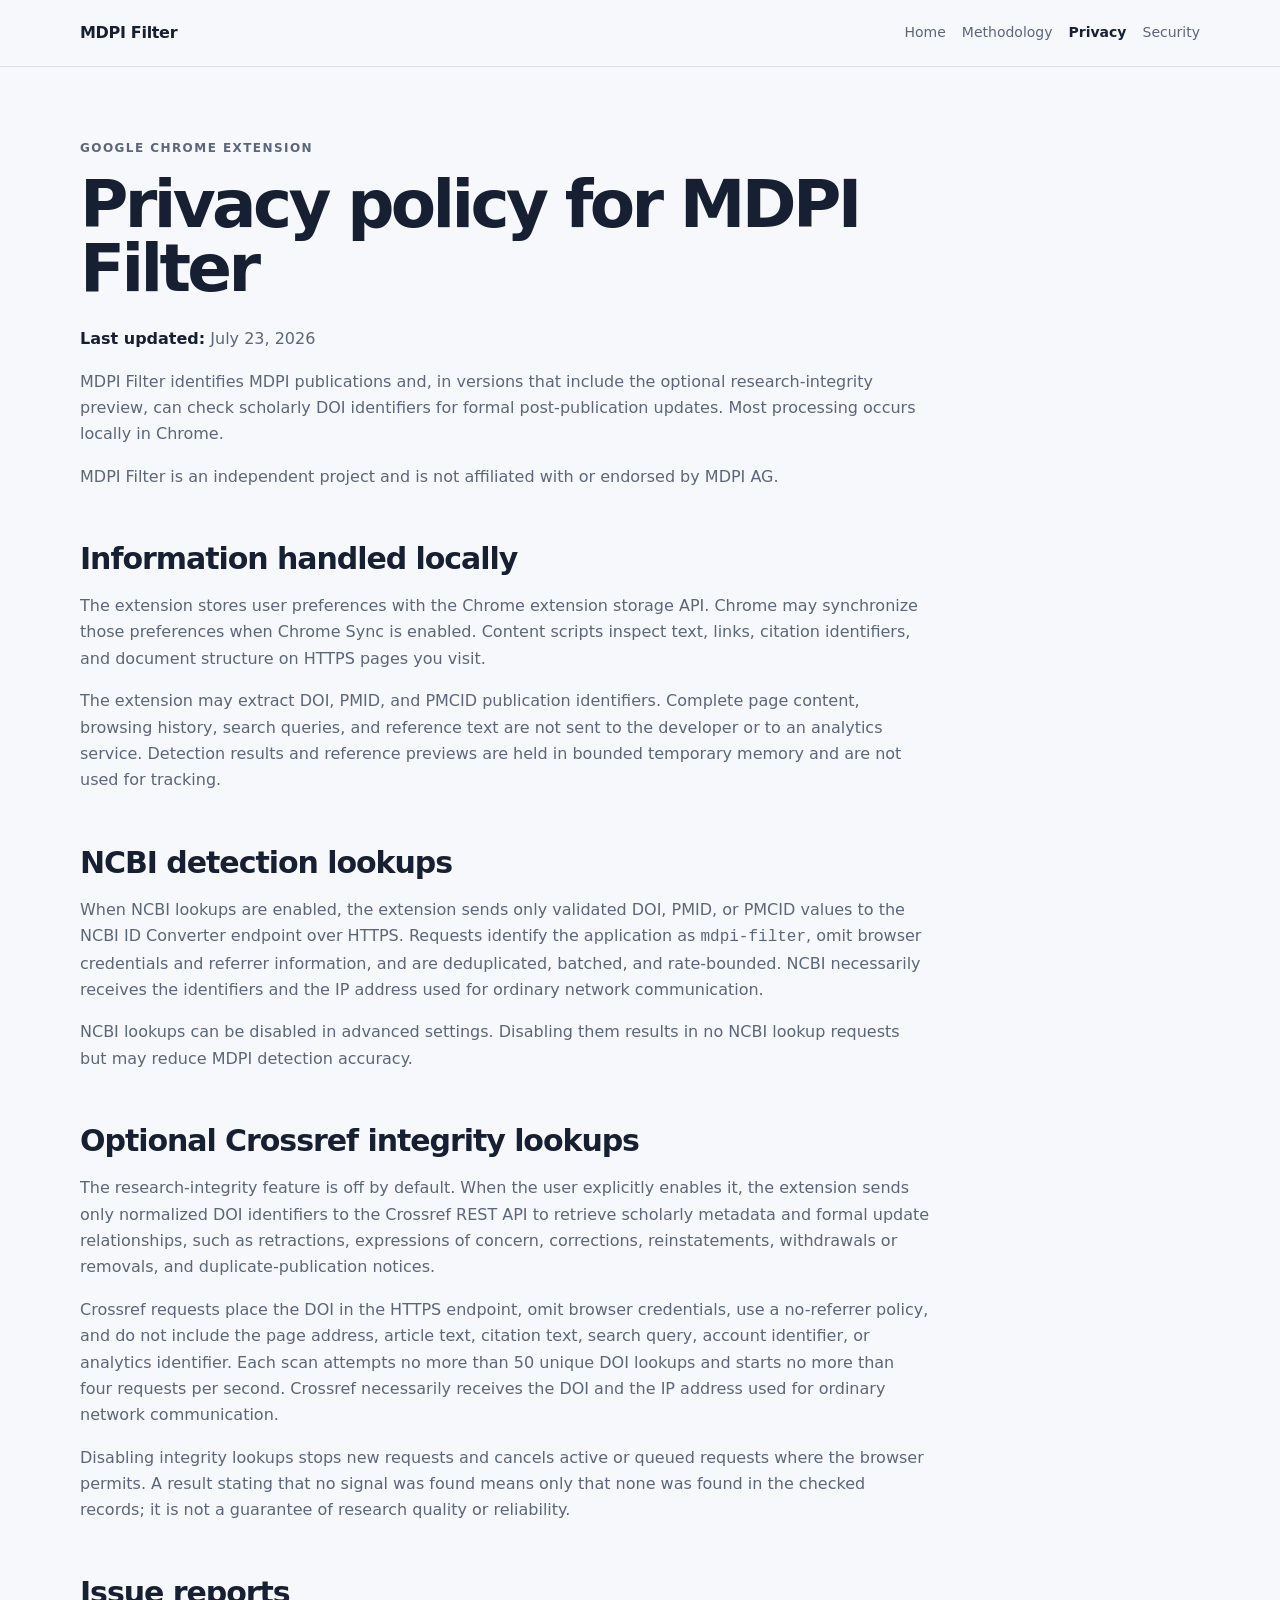
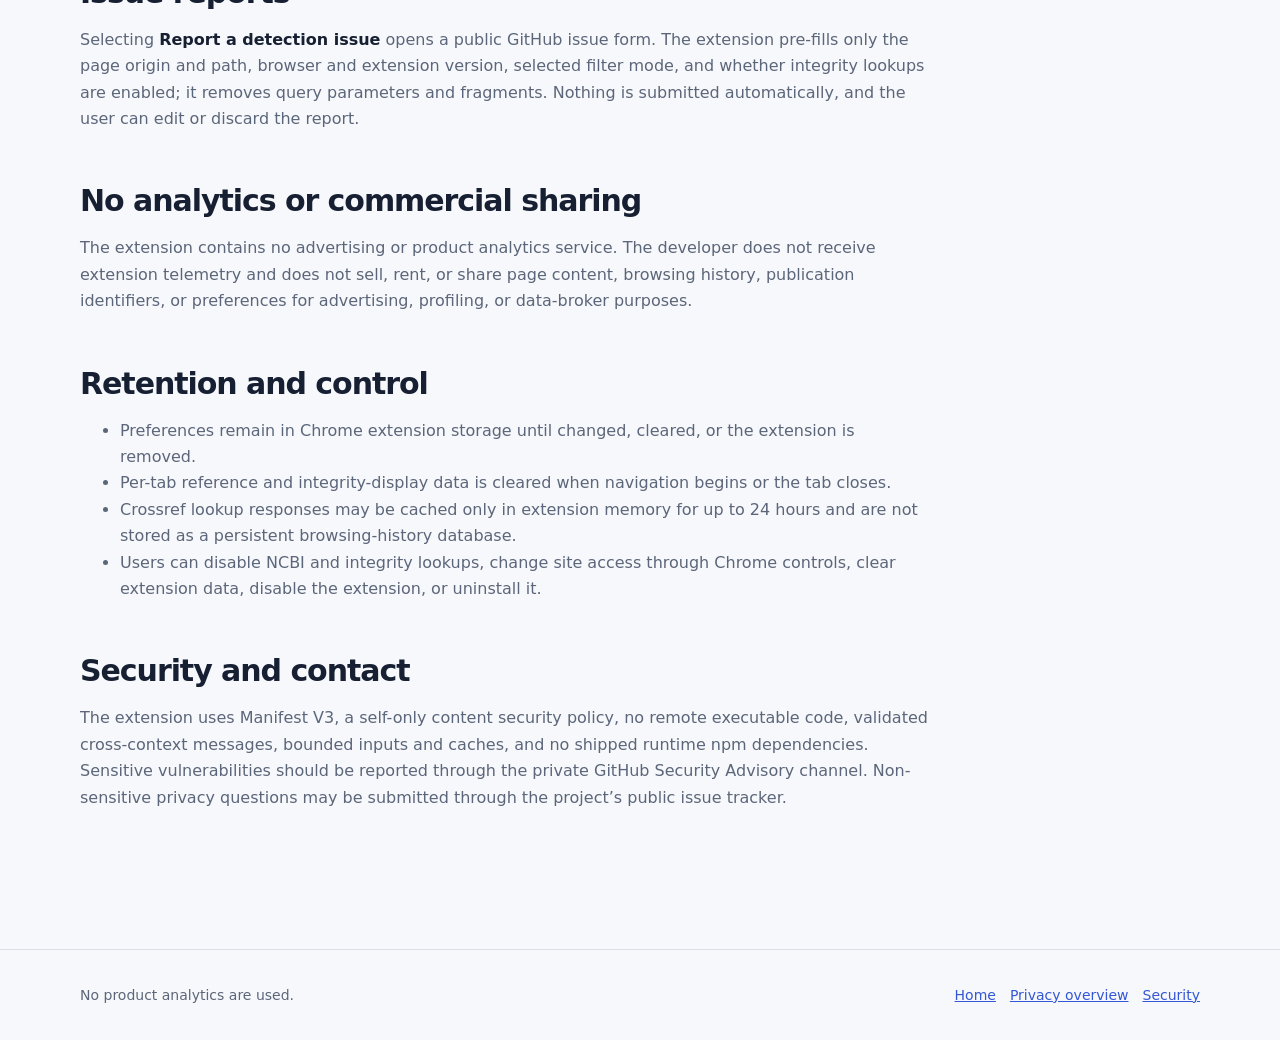
==== privacy/chrome/index.html @ e6aa838a "docs: disclose Chrome integrity lookups" ====
<!doctype html>
<html lang="en">
<head>
  <meta charset="utf-8">
  <meta name="viewport" content="width=device-width, initial-scale=1">
  <title>Chrome privacy policy — MDPI Filter</title>
  <meta name="description" content="Privacy policy for the MDPI Filter extension for Google Chrome.">
  <meta name="robots" content="index,follow">
  <link rel="canonical" href="https://mdpi-filter.pages.dev/privacy/chrome/">
  <link rel="stylesheet" href="/styles.css">
</head>
<body>
  <header class="site-header"><nav class="nav" aria-label="Main navigation"><a class="brand" href="/">MDPI Filter</a><div class="nav-links"><a href="/">Home</a><a href="/methodology.html">Methodology</a><a aria-current="page" href="/privacy.html">Privacy</a><a href="/security.html">Security</a></div></nav></header>
  <main><article class="prose">
    <p class="eyebrow">Google Chrome extension</p>
    <h1>Privacy policy for MDPI Filter</h1>
    <p><strong>Last updated:</strong> July 23, 2026</p>
    <p>MDPI Filter identifies MDPI publications and, in versions that include the optional research-integrity preview, can check scholarly DOI identifiers for formal post-publication updates. Most processing occurs locally in Chrome.</p>
    <p>MDPI Filter is an independent project and is not affiliated with or endorsed by MDPI AG.</p>

    <h2>Information handled locally</h2>
    <p>The extension stores user preferences with the Chrome extension storage API. Chrome may synchronize those preferences when Chrome Sync is enabled. Content scripts inspect text, links, citation identifiers, and document structure on HTTPS pages you visit.</p>
    <p>The extension may extract DOI, PMID, and PMCID publication identifiers. Complete page content, browsing history, search queries, and reference text are not sent to the developer or to an analytics service. Detection results and reference previews are held in bounded temporary memory and are not used for tracking.</p>

    <h2>NCBI detection lookups</h2>
    <p>When NCBI lookups are enabled, the extension sends only validated DOI, PMID, or PMCID values to the NCBI ID Converter endpoint over HTTPS. Requests identify the application as <code>mdpi-filter</code>, omit browser credentials and referrer information, and are deduplicated, batched, and rate-bounded. NCBI necessarily receives the identifiers and the IP address used for ordinary network communication.</p>
    <p>NCBI lookups can be disabled in advanced settings. Disabling them results in no NCBI lookup requests but may reduce MDPI detection accuracy.</p>

    <h2>Optional Crossref integrity lookups</h2>
    <p>The research-integrity feature is off by default. When the user explicitly enables it, the extension sends only normalized DOI identifiers to the Crossref REST API to retrieve scholarly metadata and formal update relationships, such as retractions, expressions of concern, corrections, reinstatements, withdrawals or removals, and duplicate-publication notices.</p>
    <p>Crossref requests place the DOI in the HTTPS endpoint, omit browser credentials, use a no-referrer policy, and do not include the page address, article text, citation text, search query, account identifier, or analytics identifier. Each scan attempts no more than 50 unique DOI lookups and starts no more than four requests per second. Crossref necessarily receives the DOI and the IP address used for ordinary network communication.</p>
    <p>Disabling integrity lookups stops new requests and cancels active or queued requests where the browser permits. A result stating that no signal was found means only that none was found in the checked records; it is not a guarantee of research quality or reliability.</p>

    <h2>Issue reports</h2>
    <p>Selecting <strong>Report a detection issue</strong> opens a public GitHub issue form. The extension pre-fills only the page origin and path, browser and extension version, selected filter mode, and whether integrity lookups are enabled; it removes query parameters and fragments. Nothing is submitted automatically, and the user can edit or discard the report.</p>

    <h2>No analytics or commercial sharing</h2>
    <p>The extension contains no advertising or product analytics service. The developer does not receive extension telemetry and does not sell, rent, or share page content, browsing history, publication identifiers, or preferences for advertising, profiling, or data-broker purposes.</p>

    <h2>Retention and control</h2>
    <ul>
      <li>Preferences remain in Chrome extension storage until changed, cleared, or the extension is removed.</li>
      <li>Per-tab reference and integrity-display data is cleared when navigation begins or the tab closes.</li>
      <li>Crossref lookup responses may be cached only in extension memory for up to 24 hours and are not stored as a persistent browsing-history database.</li>
      <li>Users can disable NCBI and integrity lookups, change site access through Chrome controls, clear extension data, disable the extension, or uninstall it.</li>
    </ul>

    <h2>Security and contact</h2>
    <p>The extension uses Manifest V3, a self-only content security policy, no remote executable code, validated cross-context messages, bounded inputs and caches, and no shipped runtime npm dependencies. Sensitive vulnerabilities should be reported through the private GitHub Security Advisory channel. Non-sensitive privacy questions may be submitted through the project’s public issue tracker.</p>
  </article></main>
  <footer class="site-footer"><div class="footer-inner"><span>No product analytics are used.</span><div class="footer-links"><a href="/">Home</a><a href="/privacy.html">Privacy overview</a><a href="/security.html">Security</a></div></div></footer>
</body>
</html>
---- styles.css ----
:root {
  color-scheme: light dark;
  --bg: #f7f8fb;
  --surface: #ffffff;
  --ink: #172033;
  --muted: #5c667a;
  --line: #dbe0e8;
  --accent: #3457d5;
  --accent-soft: #e9edff;
  --danger: #b42318;
  --warning: #b54708;
  --success: #067647;
  --radius: 16px;
  --shadow: 0 16px 45px rgba(24, 33, 52, 0.08);
  font-family: Inter, ui-sans-serif, system-ui, -apple-system, BlinkMacSystemFont, "Segoe UI", sans-serif;
}

@media (prefers-color-scheme: dark) {
  :root {
    --bg: #0e1320;
    --surface: #171e2d;
    --ink: #eef1f7;
    --muted: #aab2c2;
    --line: #2b3547;
    --accent: #93a8ff;
    --accent-soft: #202b51;
    --shadow: 0 18px 55px rgba(0, 0, 0, 0.28);
  }
}

* { box-sizing: border-box; }
html { scroll-behavior: smooth; }
body { margin: 0; background: var(--bg); color: var(--ink); line-height: 1.65; }
a { color: var(--accent); }
a:focus-visible, button:focus-visible { outline: 3px solid var(--accent); outline-offset: 3px; }
img { max-width: 100%; }
code { font-family: "SFMono-Regular", Consolas, monospace; }

.site-header {
  position: sticky;
  top: 0;
  z-index: 10;
  border-bottom: 1px solid var(--line);
  background: color-mix(in srgb, var(--bg) 92%, transparent);
  backdrop-filter: blur(14px);
}
.nav {
  width: min(1120px, calc(100% - 32px));
  min-height: 66px;
  margin: 0 auto;
  display: flex;
  align-items: center;
  justify-content: space-between;
  gap: 20px;
}
.brand { color: var(--ink); font-weight: 800; text-decoration: none; letter-spacing: -0.02em; }
.nav-links { display: flex; flex-wrap: wrap; gap: 16px; font-size: 14px; }
.nav-links a { color: var(--muted); text-decoration: none; }
.nav-links a[aria-current="page"] { color: var(--ink); font-weight: 700; }

main { width: min(1120px, calc(100% - 32px)); margin: 0 auto; }
.hero { padding: clamp(72px, 10vw, 132px) 0 72px; }
.eyebrow { margin: 0 0 14px; color: var(--accent); font-size: 12px; font-weight: 800; text-transform: uppercase; letter-spacing: 0.12em; }
h1 { max-width: 900px; margin: 0 0 24px; font-size: clamp(42px, 7vw, 78px); line-height: 0.98; letter-spacing: -0.055em; }
h2 { margin: 0 0 18px; font-size: clamp(28px, 4vw, 46px); line-height: 1.1; letter-spacing: -0.035em; }
h3 { margin: 0 0 8px; font-size: 19px; line-height: 1.3; }
.lede { max-width: 850px; color: var(--muted); font-size: clamp(18px, 2.2vw, 24px); }

.actions { display: flex; flex-wrap: wrap; gap: 12px; margin-top: 30px; }
.button { display: inline-flex; align-items: center; justify-content: center; min-height: 44px; padding: 10px 16px; border: 1px solid var(--line); border-radius: 10px; color: var(--ink); background: var(--surface); text-decoration: none; font-weight: 700; }
.button.primary { border-color: var(--ink); background: var(--ink); color: var(--bg); }

section { padding: 68px 0; border-top: 1px solid var(--line); }
.section-intro { max-width: 800px; color: var(--muted); font-size: 17px; }
.grid { display: grid; grid-template-columns: repeat(3, 1fr); gap: 14px; margin-top: 30px; }
.card { padding: 24px; border: 1px solid var(--line); border-radius: var(--radius); background: var(--surface); box-shadow: var(--shadow); }
.card p { margin-bottom: 0; color: var(--muted); }
.status { display: inline-flex; align-items: center; gap: 8px; margin-bottom: 14px; padding: 5px 9px; border-radius: 999px; font-size: 12px; font-weight: 800; }
.status.released { color: var(--success); background: color-mix(in srgb, var(--success) 12%, transparent); }
.status.preview { color: var(--warning); background: color-mix(in srgb, var(--warning) 12%, transparent); }
.status.roadmap { color: var(--accent); background: var(--accent-soft); }

.signal-list { display: grid; grid-template-columns: repeat(2, 1fr); gap: 12px; margin-top: 30px; }
.signal { display: grid; grid-template-columns: 42px 1fr; gap: 14px; align-items: start; padding: 18px; border: 1px solid var(--line); border-radius: 14px; background: var(--surface); }
.signal-icon { width: 42px; height: 42px; border-radius: 12px; display: grid; place-items: center; color: white; font-weight: 900; font-size: 20px; }
.red { background: #b42318; }
.orange { background: #d97706; }
.blue { background: #2563eb; }
.green { background: #078451; }
.purple { background: #7c3aed; }
.gray { background: #667085; }
.signal p { margin: 4px 0 0; color: var(--muted); font-size: 14px; }

.notice { margin-top: 28px; padding: 18px 20px; border-left: 4px solid var(--accent); background: var(--surface); }
.prose { max-width: 850px; padding: 72px 0; }
.prose h1 { font-size: clamp(38px, 6vw, 66px); }
.prose h2 { margin-top: 52px; font-size: 30px; }
.prose h3 { margin-top: 32px; }
.prose p, .prose li { color: var(--muted); }
.prose strong { color: var(--ink); }
.prose table { width: 100%; border-collapse: collapse; margin: 26px 0; }
.prose th, .prose td { padding: 12px; border: 1px solid var(--line); text-align: left; vertical-align: top; }
.prose th { background: var(--surface); }

.site-footer { margin-top: 50px; padding: 34px 0; border-top: 1px solid var(--line); color: var(--muted); font-size: 14px; }
.footer-inner { width: min(1120px, calc(100% - 32px)); margin: 0 auto; display: flex; justify-content: space-between; gap: 20px; flex-wrap: wrap; }
.footer-links { display: flex; gap: 14px; flex-wrap: wrap; }

@media (max-width: 820px) {
  .grid { grid-template-columns: 1fr; }
  .signal-list { grid-template-columns: 1fr; }
  .nav { align-items: flex-start; padding: 16px 0; }
  .nav-links { justify-content: flex-end; }
}

@media (max-width: 560px) {
  .nav { flex-direction: column; }
  .nav-links { justify-content: flex-start; }
  .hero { padding-top: 56px; }
  .button { width: 100%; }
}
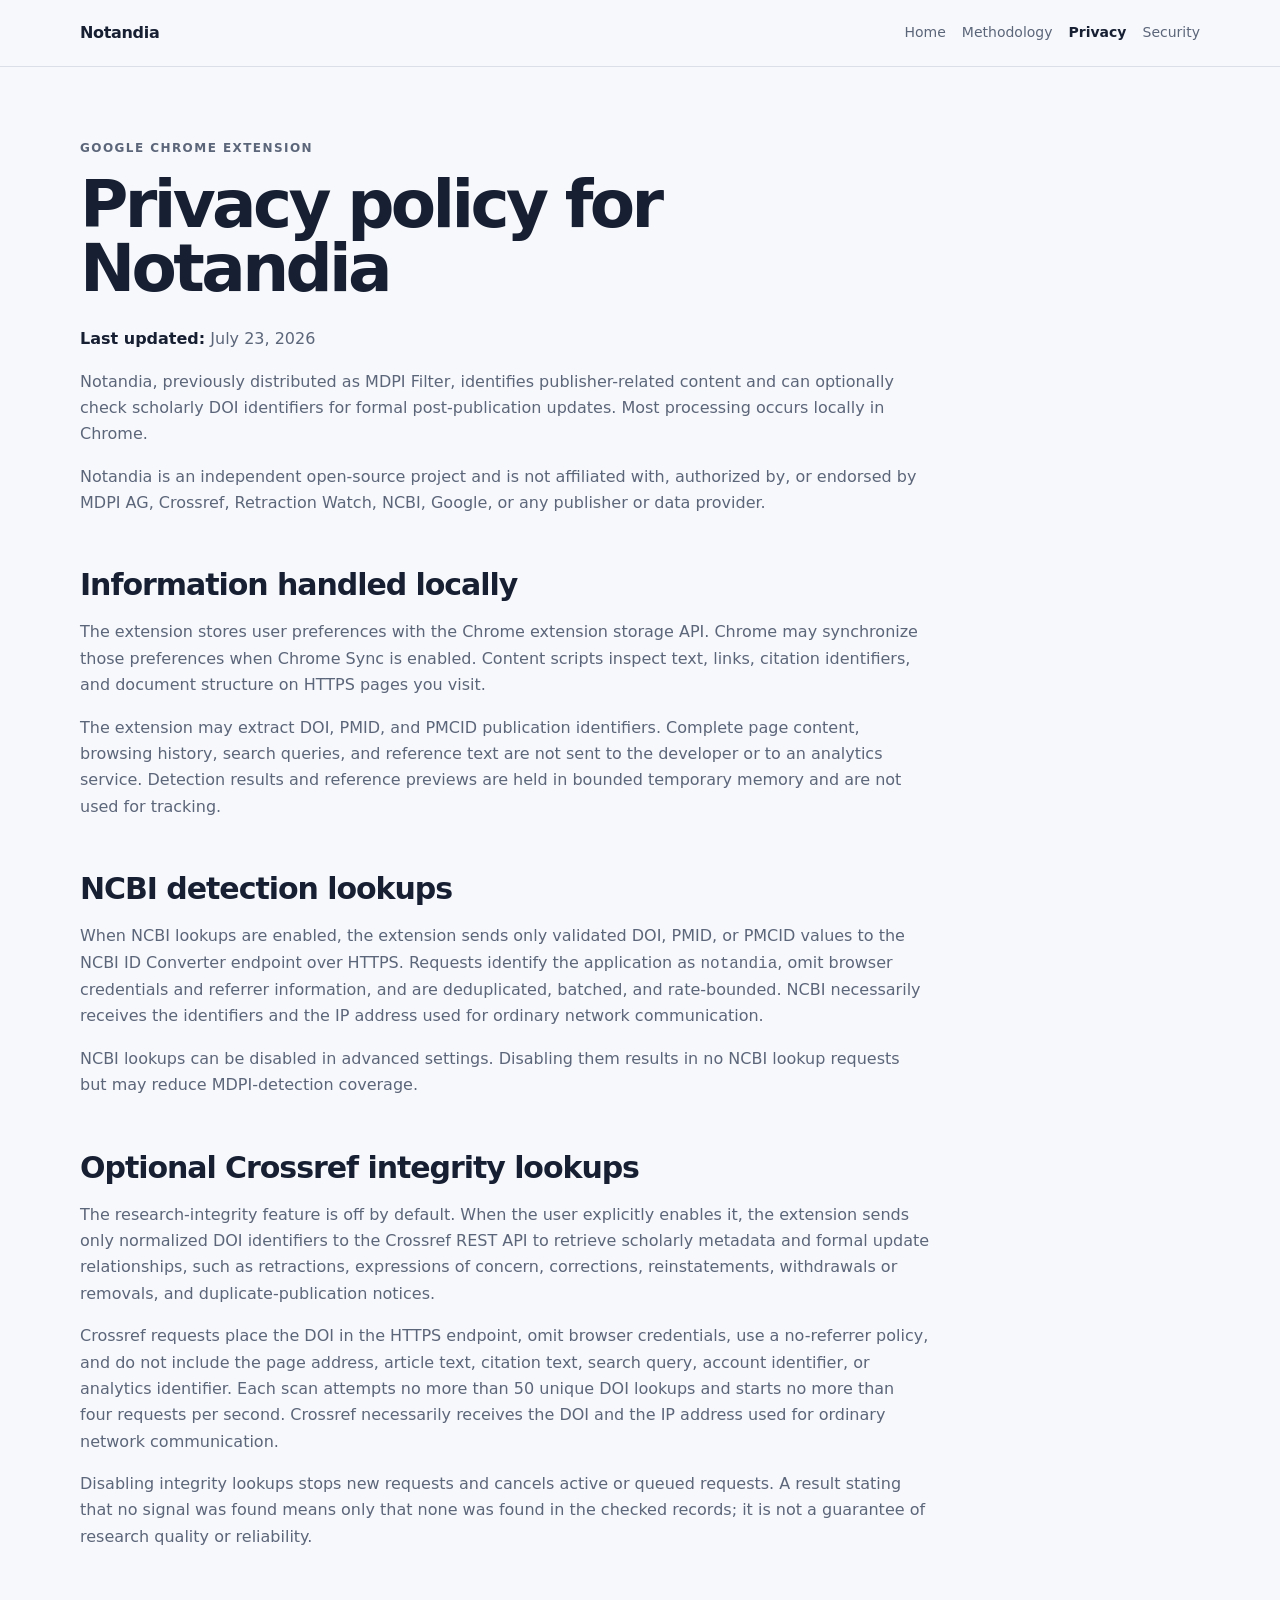
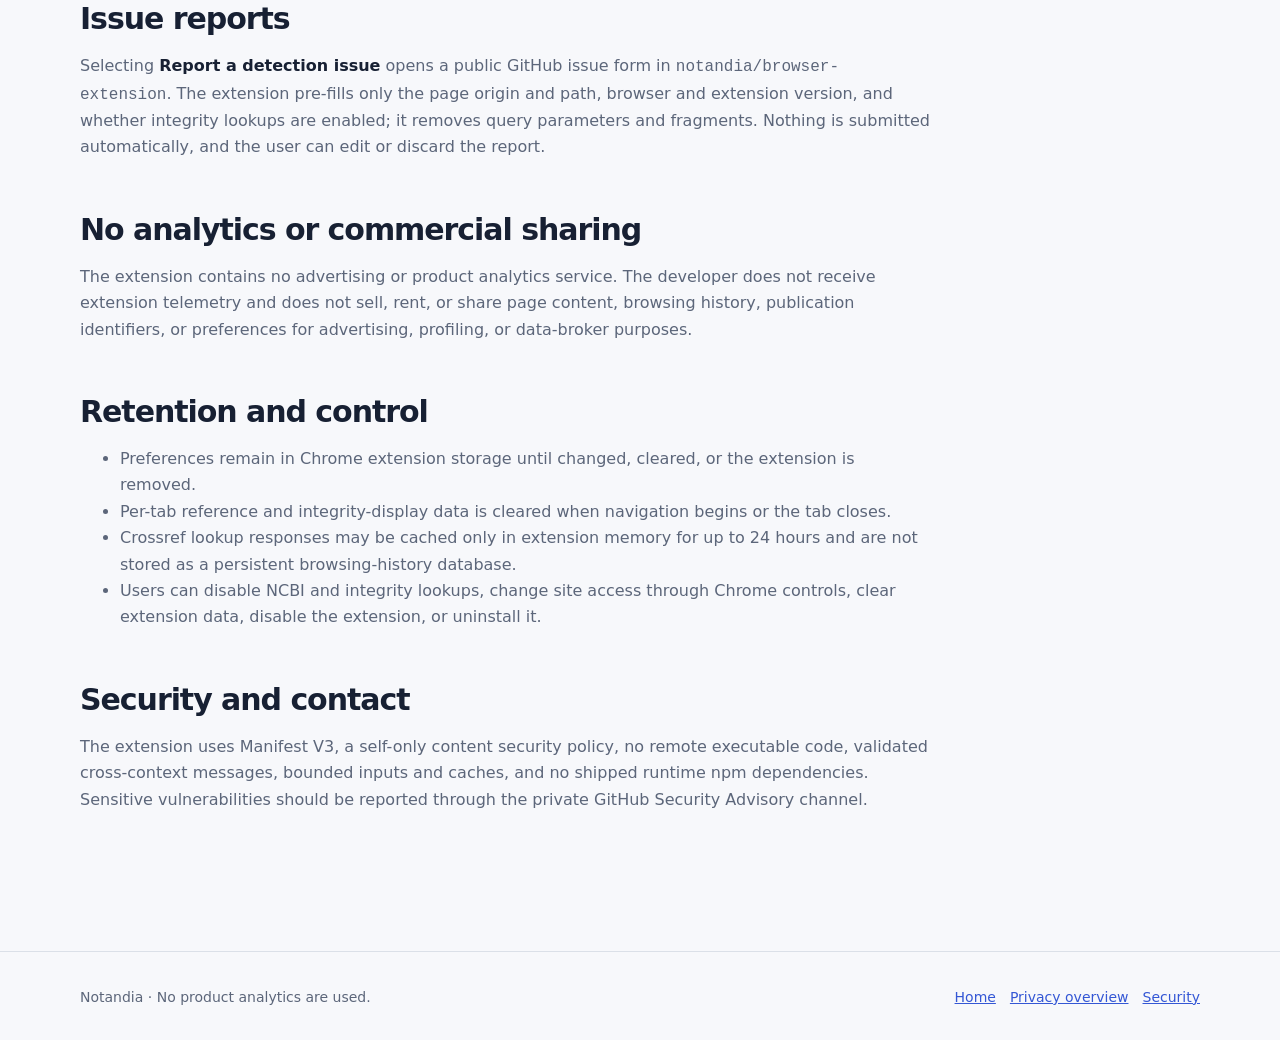
==== commit 7f25fbb6: "Rebrand the public website and privacy policies to Notandia * rebrand: make Notandia the website ide" ====
--- a/privacy/chrome/index.html
+++ b/privacy/chrome/index.html
@@ -3,36 +3,36 @@
 <head>
   <meta charset="utf-8">
   <meta name="viewport" content="width=device-width, initial-scale=1">
-  <title>Chrome privacy policy — MDPI Filter</title>
-  <meta name="description" content="Privacy policy for the MDPI Filter extension for Google Chrome.">
+  <title>Chrome privacy policy — Notandia</title>
+  <meta name="description" content="Privacy policy for the Notandia extension for Google Chrome.">
   <meta name="robots" content="index,follow">
   <link rel="canonical" href="https://mdpi-filter.pages.dev/privacy/chrome/">
   <link rel="stylesheet" href="/styles.css">
 </head>
 <body>
-  <header class="site-header"><nav class="nav" aria-label="Main navigation"><a class="brand" href="/">MDPI Filter</a><div class="nav-links"><a href="/">Home</a><a href="/methodology.html">Methodology</a><a aria-current="page" href="/privacy.html">Privacy</a><a href="/security.html">Security</a></div></nav></header>
+  <header class="site-header"><nav class="nav" aria-label="Main navigation"><a class="brand" href="/">Notandia</a><div class="nav-links"><a href="/">Home</a><a href="/methodology.html">Methodology</a><a aria-current="page" href="/privacy.html">Privacy</a><a href="/security.html">Security</a></div></nav></header>
   <main><article class="prose">
     <p class="eyebrow">Google Chrome extension</p>
-    <h1>Privacy policy for MDPI Filter</h1>
+    <h1>Privacy policy for Notandia</h1>
     <p><strong>Last updated:</strong> July 23, 2026</p>
-    <p>MDPI Filter identifies MDPI publications and, in versions that include the optional research-integrity preview, can check scholarly DOI identifiers for formal post-publication updates. Most processing occurs locally in Chrome.</p>
-    <p>MDPI Filter is an independent project and is not affiliated with or endorsed by MDPI AG.</p>
+    <p>Notandia, previously distributed as MDPI Filter, identifies publisher-related content and can optionally check scholarly DOI identifiers for formal post-publication updates. Most processing occurs locally in Chrome.</p>
+    <p>Notandia is an independent open-source project and is not affiliated with, authorized by, or endorsed by MDPI AG, Crossref, Retraction Watch, NCBI, Google, or any publisher or data provider.</p>
 
     <h2>Information handled locally</h2>
     <p>The extension stores user preferences with the Chrome extension storage API. Chrome may synchronize those preferences when Chrome Sync is enabled. Content scripts inspect text, links, citation identifiers, and document structure on HTTPS pages you visit.</p>
     <p>The extension may extract DOI, PMID, and PMCID publication identifiers. Complete page content, browsing history, search queries, and reference text are not sent to the developer or to an analytics service. Detection results and reference previews are held in bounded temporary memory and are not used for tracking.</p>
 
     <h2>NCBI detection lookups</h2>
-    <p>When NCBI lookups are enabled, the extension sends only validated DOI, PMID, or PMCID values to the NCBI ID Converter endpoint over HTTPS. Requests identify the application as <code>mdpi-filter</code>, omit browser credentials and referrer information, and are deduplicated, batched, and rate-bounded. NCBI necessarily receives the identifiers and the IP address used for ordinary network communication.</p>
-    <p>NCBI lookups can be disabled in advanced settings. Disabling them results in no NCBI lookup requests but may reduce MDPI detection accuracy.</p>
+    <p>When NCBI lookups are enabled, the extension sends only validated DOI, PMID, or PMCID values to the NCBI ID Converter endpoint over HTTPS. Requests identify the application as <code>notandia</code>, omit browser credentials and referrer information, and are deduplicated, batched, and rate-bounded. NCBI necessarily receives the identifiers and the IP address used for ordinary network communication.</p>
+    <p>NCBI lookups can be disabled in advanced settings. Disabling them results in no NCBI lookup requests but may reduce MDPI-detection coverage.</p>
 
     <h2>Optional Crossref integrity lookups</h2>
     <p>The research-integrity feature is off by default. When the user explicitly enables it, the extension sends only normalized DOI identifiers to the Crossref REST API to retrieve scholarly metadata and formal update relationships, such as retractions, expressions of concern, corrections, reinstatements, withdrawals or removals, and duplicate-publication notices.</p>
     <p>Crossref requests place the DOI in the HTTPS endpoint, omit browser credentials, use a no-referrer policy, and do not include the page address, article text, citation text, search query, account identifier, or analytics identifier. Each scan attempts no more than 50 unique DOI lookups and starts no more than four requests per second. Crossref necessarily receives the DOI and the IP address used for ordinary network communication.</p>
-    <p>Disabling integrity lookups stops new requests and cancels active or queued requests where the browser permits. A result stating that no signal was found means only that none was found in the checked records; it is not a guarantee of research quality or reliability.</p>
+    <p>Disabling integrity lookups stops new requests and cancels active or queued requests. A result stating that no signal was found means only that none was found in the checked records; it is not a guarantee of research quality or reliability.</p>
 
     <h2>Issue reports</h2>
-    <p>Selecting <strong>Report a detection issue</strong> opens a public GitHub issue form. The extension pre-fills only the page origin and path, browser and extension version, selected filter mode, and whether integrity lookups are enabled; it removes query parameters and fragments. Nothing is submitted automatically, and the user can edit or discard the report.</p>
+    <p>Selecting <strong>Report a detection issue</strong> opens a public GitHub issue form in <code>notandia/browser-extension</code>. The extension pre-fills only the page origin and path, browser and extension version, and whether integrity lookups are enabled; it removes query parameters and fragments. Nothing is submitted automatically, and the user can edit or discard the report.</p>
 
     <h2>No analytics or commercial sharing</h2>
     <p>The extension contains no advertising or product analytics service. The developer does not receive extension telemetry and does not sell, rent, or share page content, browsing history, publication identifiers, or preferences for advertising, profiling, or data-broker purposes.</p>
@@ -46,8 +46,8 @@
     </ul>
 
     <h2>Security and contact</h2>
-    <p>The extension uses Manifest V3, a self-only content security policy, no remote executable code, validated cross-context messages, bounded inputs and caches, and no shipped runtime npm dependencies. Sensitive vulnerabilities should be reported through the private GitHub Security Advisory channel. Non-sensitive privacy questions may be submitted through the project’s public issue tracker.</p>
+    <p>The extension uses Manifest V3, a self-only content security policy, no remote executable code, validated cross-context messages, bounded inputs and caches, and no shipped runtime npm dependencies. Sensitive vulnerabilities should be reported through the private GitHub Security Advisory channel.</p>
   </article></main>
-  <footer class="site-footer"><div class="footer-inner"><span>No product analytics are used.</span><div class="footer-links"><a href="/">Home</a><a href="/privacy.html">Privacy overview</a><a href="/security.html">Security</a></div></div></footer>
+  <footer class="site-footer"><div class="footer-inner"><span>Notandia · No product analytics are used.</span><div class="footer-links"><a href="/">Home</a><a href="/privacy.html">Privacy overview</a><a href="/security.html">Security</a></div></div></footer>
 </body>
 </html>
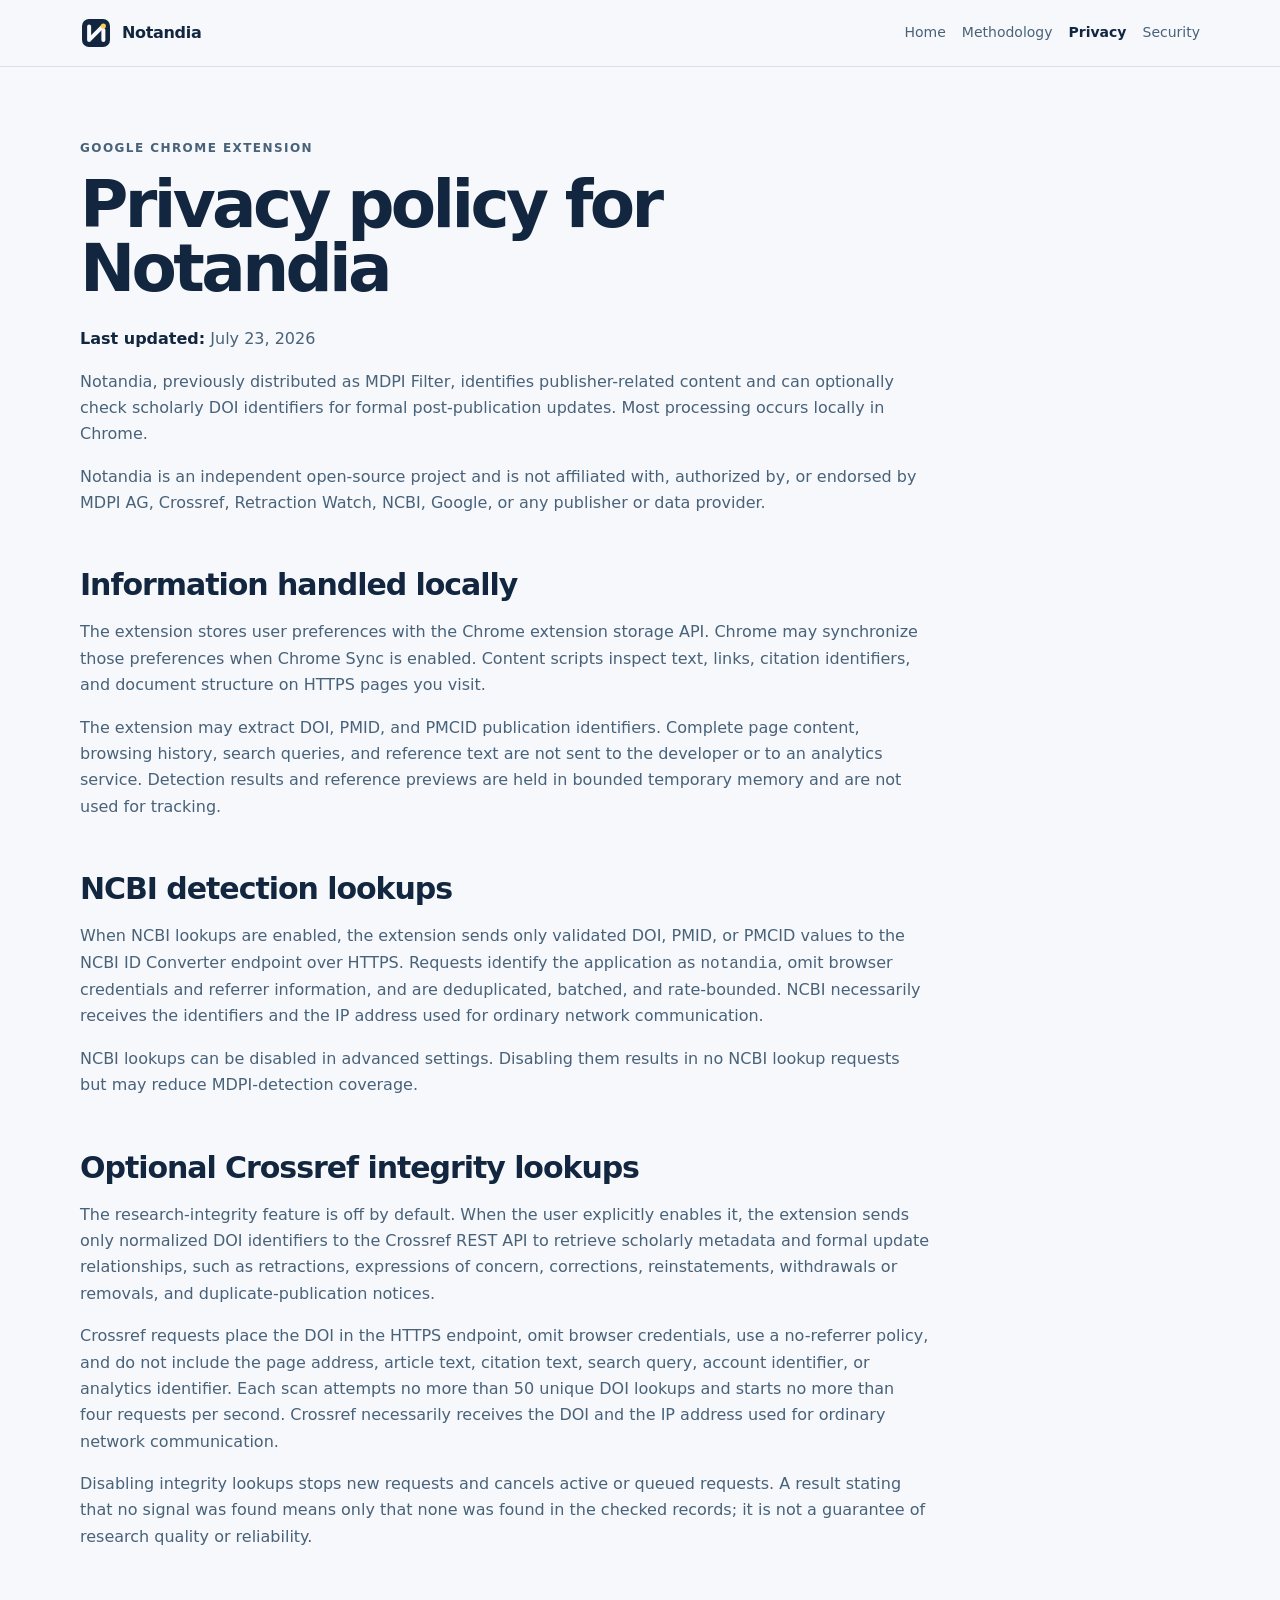
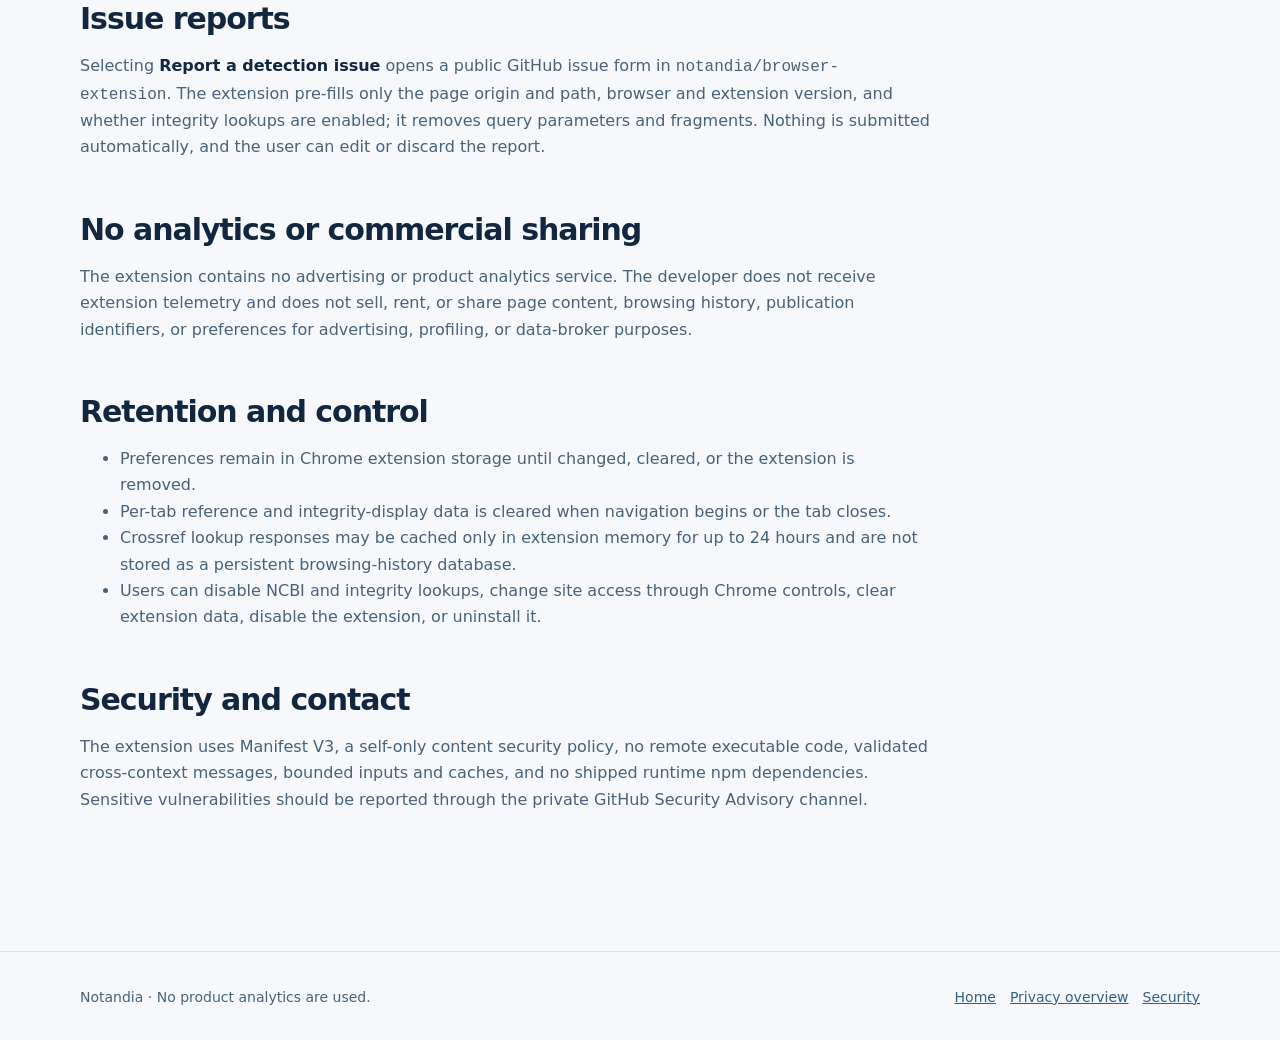
==== commit 1eb65342: "brand: apply Notandia identity across the website" ====
--- a/privacy/chrome/index.html
+++ b/privacy/chrome/index.html
@@ -7,10 +7,12 @@
   <meta name="description" content="Privacy policy for the Notandia extension for Google Chrome.">
   <meta name="robots" content="index,follow">
   <link rel="canonical" href="https://mdpi-filter.pages.dev/privacy/chrome/">
+  <link rel="icon" href="/assets/notandia-symbol.svg" type="image/svg+xml">
+  <meta name="theme-color" content="#12263F">
   <link rel="stylesheet" href="/styles.css">
 </head>
 <body>
-  <header class="site-header"><nav class="nav" aria-label="Main navigation"><a class="brand" href="/">Notandia</a><div class="nav-links"><a href="/">Home</a><a href="/methodology.html">Methodology</a><a aria-current="page" href="/privacy.html">Privacy</a><a href="/security.html">Security</a></div></nav></header>
+  <header class="site-header"><nav class="nav" aria-label="Main navigation"><a class="brand" href="/"><img src="/assets/notandia-symbol.svg" alt="" width="32" height="32"><span>Notandia</span></a><div class="nav-links"><a href="/">Home</a><a href="/methodology.html">Methodology</a><a aria-current="page" href="/privacy.html">Privacy</a><a href="/security.html">Security</a></div></nav></header>
   <main><article class="prose">
     <p class="eyebrow">Google Chrome extension</p>
     <h1>Privacy policy for Notandia</h1>
--- a/styles.css
+++ b/styles.css
@@ -1,12 +1,12 @@
 :root {
   color-scheme: light dark;
-  --bg: #f7f8fb;
+  --bg: #f6f8fb;
   --surface: #ffffff;
-  --ink: #172033;
-  --muted: #5c667a;
+  --ink: #12263f;
+  --muted: #48627a;
   --line: #dbe0e8;
-  --accent: #3457d5;
-  --accent-soft: #e9edff;
+  --accent: #315f86;
+  --accent-soft: #e8f0f6;
   --danger: #b42318;
   --warning: #b54708;
   --success: #067647;
@@ -53,7 +53,8 @@
   justify-content: space-between;
   gap: 20px;
 }
-.brand { color: var(--ink); font-weight: 800; text-decoration: none; letter-spacing: -0.02em; }
+.brand { display: inline-flex; align-items: center; gap: 10px; color: var(--ink); font-weight: 800; text-decoration: none; letter-spacing: -0.02em; }
+.brand img { width: 32px; height: 32px; flex: 0 0 auto; }
 .nav-links { display: flex; flex-wrap: wrap; gap: 16px; font-size: 14px; }
 .nav-links a { color: var(--muted); text-decoration: none; }
 .nav-links a[aria-current="page"] { color: var(--ink); font-weight: 700; }
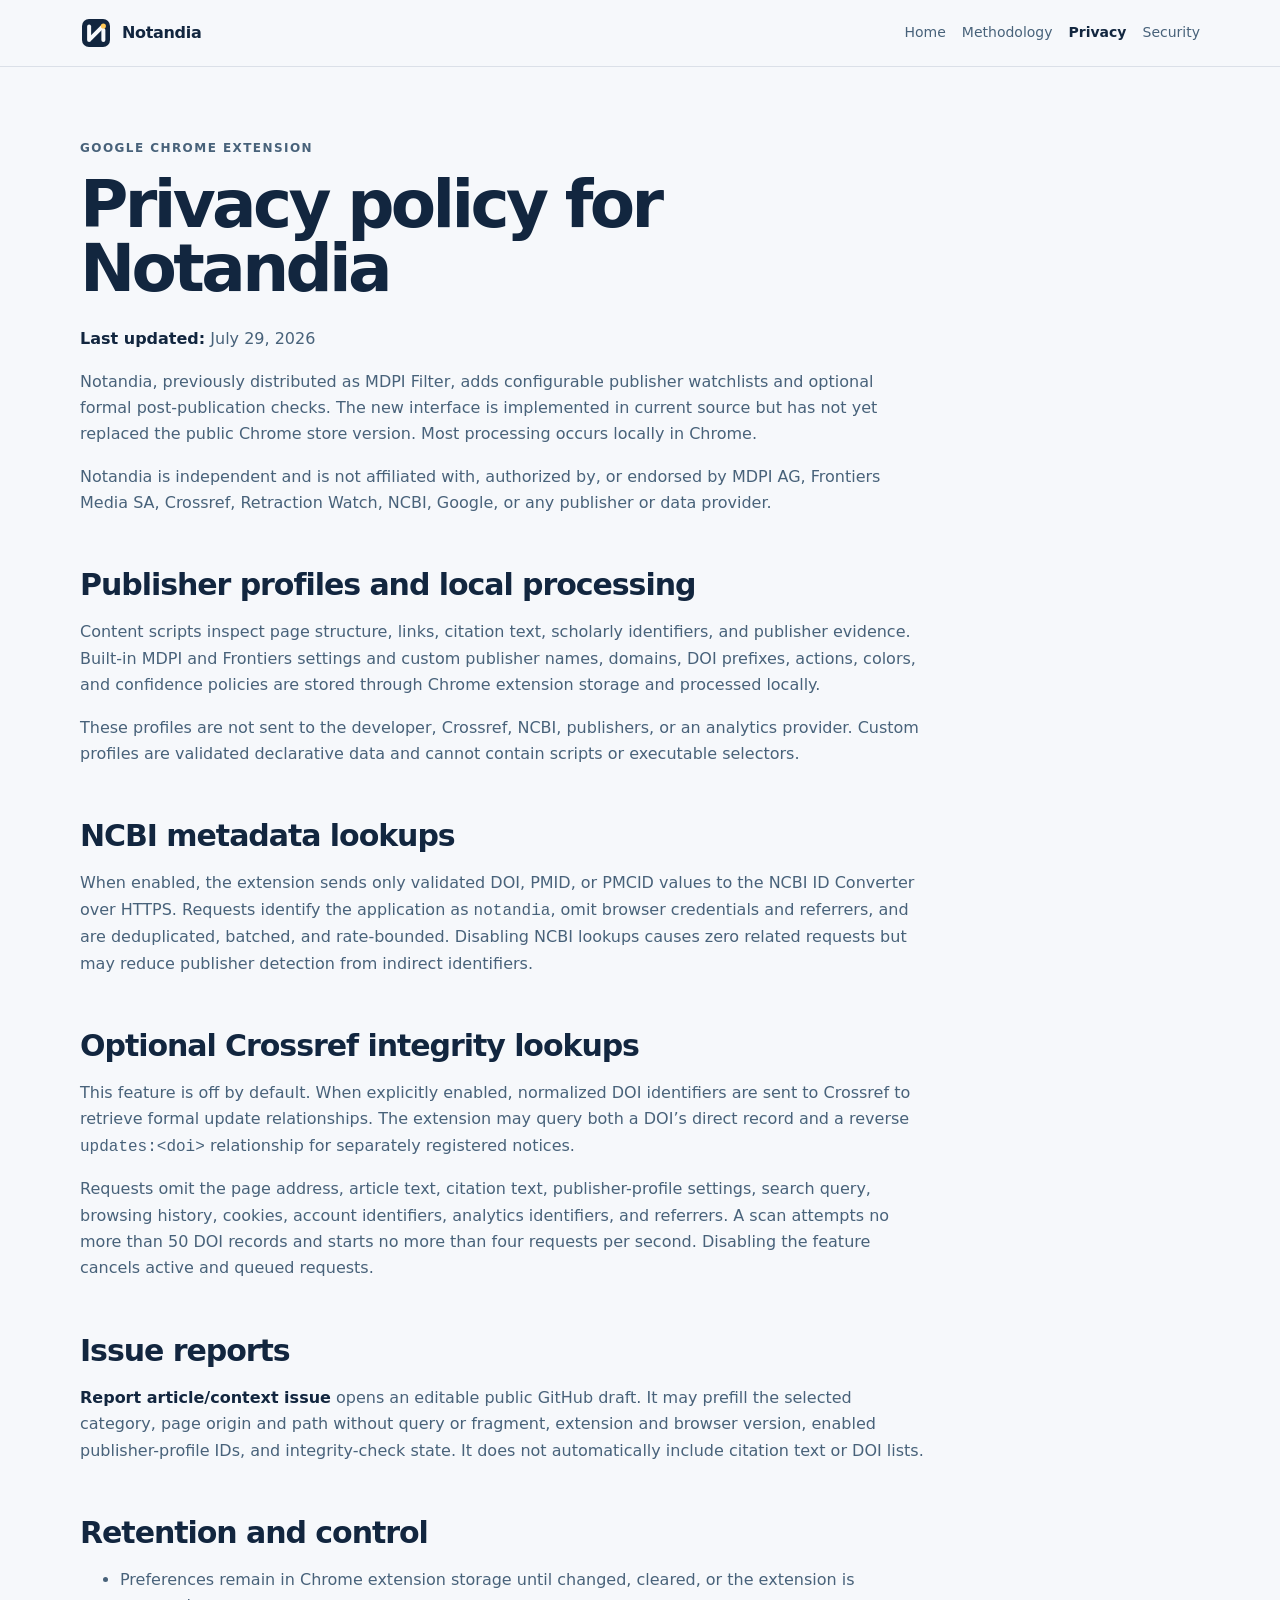
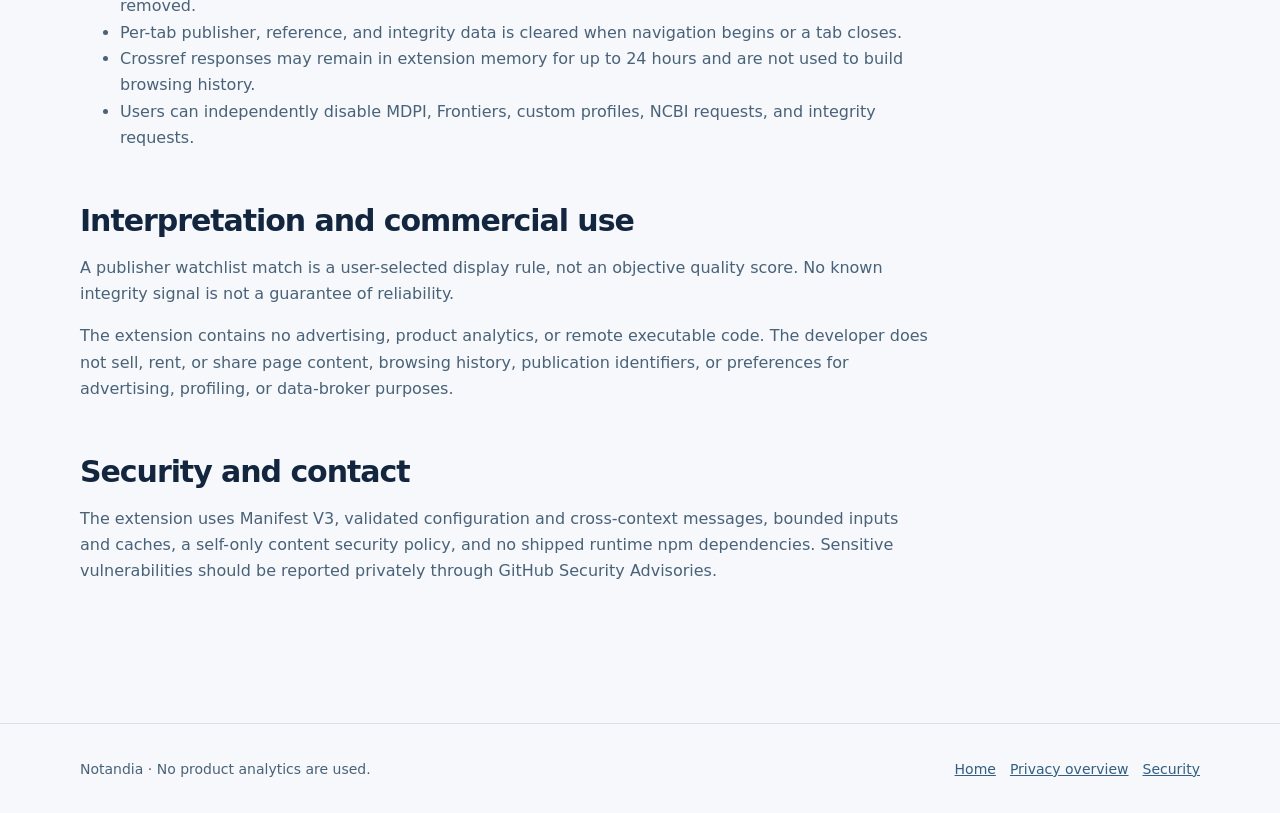
==== commit 98ef793c: "docs: update Chrome publisher profile privacy policy" ====
--- a/privacy/chrome/index.html
+++ b/privacy/chrome/index.html
@@ -1,54 +1,48 @@
 <!doctype html>
 <html lang="en">
 <head>
-  <meta charset="utf-8">
-  <meta name="viewport" content="width=device-width, initial-scale=1">
+  <meta charset="utf-8"><meta name="viewport" content="width=device-width, initial-scale=1">
   <title>Chrome privacy policy — Notandia</title>
   <meta name="description" content="Privacy policy for the Notandia extension for Google Chrome.">
-  <meta name="robots" content="index,follow">
-  <link rel="canonical" href="https://mdpi-filter.pages.dev/privacy/chrome/">
-  <link rel="icon" href="/assets/notandia-symbol.svg" type="image/svg+xml">
-  <meta name="theme-color" content="#12263F">
-  <link rel="stylesheet" href="/styles.css">
+  <meta name="robots" content="index,follow"><link rel="canonical" href="https://mdpi-filter.pages.dev/privacy/chrome/">
+  <link rel="icon" href="/assets/notandia-symbol.svg" type="image/svg+xml"><meta name="theme-color" content="#12263F"><link rel="stylesheet" href="/styles.css">
 </head>
 <body>
   <header class="site-header"><nav class="nav" aria-label="Main navigation"><a class="brand" href="/"><img src="/assets/notandia-symbol.svg" alt="" width="32" height="32"><span>Notandia</span></a><div class="nav-links"><a href="/">Home</a><a href="/methodology.html">Methodology</a><a aria-current="page" href="/privacy.html">Privacy</a><a href="/security.html">Security</a></div></nav></header>
   <main><article class="prose">
-    <p class="eyebrow">Google Chrome extension</p>
-    <h1>Privacy policy for Notandia</h1>
-    <p><strong>Last updated:</strong> July 23, 2026</p>
-    <p>Notandia, previously distributed as MDPI Filter, identifies publisher-related content and can optionally check scholarly DOI identifiers for formal post-publication updates. Most processing occurs locally in Chrome.</p>
-    <p>Notandia is an independent open-source project and is not affiliated with, authorized by, or endorsed by MDPI AG, Crossref, Retraction Watch, NCBI, Google, or any publisher or data provider.</p>
+    <p class="eyebrow">Google Chrome extension</p><h1>Privacy policy for Notandia</h1>
+    <p><strong>Last updated:</strong> July 29, 2026</p>
+    <p>Notandia, previously distributed as MDPI Filter, adds configurable publisher watchlists and optional formal post-publication checks. The new interface is implemented in current source but has not yet replaced the public Chrome store version. Most processing occurs locally in Chrome.</p>
+    <p>Notandia is independent and is not affiliated with, authorized by, or endorsed by MDPI AG, Frontiers Media SA, Crossref, Retraction Watch, NCBI, Google, or any publisher or data provider.</p>
 
-    <h2>Information handled locally</h2>
-    <p>The extension stores user preferences with the Chrome extension storage API. Chrome may synchronize those preferences when Chrome Sync is enabled. Content scripts inspect text, links, citation identifiers, and document structure on HTTPS pages you visit.</p>
-    <p>The extension may extract DOI, PMID, and PMCID publication identifiers. Complete page content, browsing history, search queries, and reference text are not sent to the developer or to an analytics service. Detection results and reference previews are held in bounded temporary memory and are not used for tracking.</p>
+    <h2>Publisher profiles and local processing</h2>
+    <p>Content scripts inspect page structure, links, citation text, scholarly identifiers, and publisher evidence. Built-in MDPI and Frontiers settings and custom publisher names, domains, DOI prefixes, actions, colors, and confidence policies are stored through Chrome extension storage and processed locally.</p>
+    <p>These profiles are not sent to the developer, Crossref, NCBI, publishers, or an analytics provider. Custom profiles are validated declarative data and cannot contain scripts or executable selectors.</p>
 
-    <h2>NCBI detection lookups</h2>
-    <p>When NCBI lookups are enabled, the extension sends only validated DOI, PMID, or PMCID values to the NCBI ID Converter endpoint over HTTPS. Requests identify the application as <code>notandia</code>, omit browser credentials and referrer information, and are deduplicated, batched, and rate-bounded. NCBI necessarily receives the identifiers and the IP address used for ordinary network communication.</p>
-    <p>NCBI lookups can be disabled in advanced settings. Disabling them results in no NCBI lookup requests but may reduce MDPI-detection coverage.</p>
+    <h2>NCBI metadata lookups</h2>
+    <p>When enabled, the extension sends only validated DOI, PMID, or PMCID values to the NCBI ID Converter over HTTPS. Requests identify the application as <code>notandia</code>, omit browser credentials and referrers, and are deduplicated, batched, and rate-bounded. Disabling NCBI lookups causes zero related requests but may reduce publisher detection from indirect identifiers.</p>
 
     <h2>Optional Crossref integrity lookups</h2>
-    <p>The research-integrity feature is off by default. When the user explicitly enables it, the extension sends only normalized DOI identifiers to the Crossref REST API to retrieve scholarly metadata and formal update relationships, such as retractions, expressions of concern, corrections, reinstatements, withdrawals or removals, and duplicate-publication notices.</p>
-    <p>Crossref requests place the DOI in the HTTPS endpoint, omit browser credentials, use a no-referrer policy, and do not include the page address, article text, citation text, search query, account identifier, or analytics identifier. Each scan attempts no more than 50 unique DOI lookups and starts no more than four requests per second. Crossref necessarily receives the DOI and the IP address used for ordinary network communication.</p>
-    <p>Disabling integrity lookups stops new requests and cancels active or queued requests. A result stating that no signal was found means only that none was found in the checked records; it is not a guarantee of research quality or reliability.</p>
+    <p>This feature is off by default. When explicitly enabled, normalized DOI identifiers are sent to Crossref to retrieve formal update relationships. The extension may query both a DOI’s direct record and a reverse <code>updates:&lt;doi&gt;</code> relationship for separately registered notices.</p>
+    <p>Requests omit the page address, article text, citation text, publisher-profile settings, search query, browsing history, cookies, account identifiers, analytics identifiers, and referrers. A scan attempts no more than 50 DOI records and starts no more than four requests per second. Disabling the feature cancels active and queued requests.</p>
 
     <h2>Issue reports</h2>
-    <p>Selecting <strong>Report a detection issue</strong> opens a public GitHub issue form in <code>notandia/browser-extension</code>. The extension pre-fills only the page origin and path, browser and extension version, and whether integrity lookups are enabled; it removes query parameters and fragments. Nothing is submitted automatically, and the user can edit or discard the report.</p>
-
-    <h2>No analytics or commercial sharing</h2>
-    <p>The extension contains no advertising or product analytics service. The developer does not receive extension telemetry and does not sell, rent, or share page content, browsing history, publication identifiers, or preferences for advertising, profiling, or data-broker purposes.</p>
+    <p><strong>Report article/context issue</strong> opens an editable public GitHub draft. It may prefill the selected category, page origin and path without query or fragment, extension and browser version, enabled publisher-profile IDs, and integrity-check state. It does not automatically include citation text or DOI lists.</p>
 
     <h2>Retention and control</h2>
     <ul>
       <li>Preferences remain in Chrome extension storage until changed, cleared, or the extension is removed.</li>
-      <li>Per-tab reference and integrity-display data is cleared when navigation begins or the tab closes.</li>
-      <li>Crossref lookup responses may be cached only in extension memory for up to 24 hours and are not stored as a persistent browsing-history database.</li>
-      <li>Users can disable NCBI and integrity lookups, change site access through Chrome controls, clear extension data, disable the extension, or uninstall it.</li>
+      <li>Per-tab publisher, reference, and integrity data is cleared when navigation begins or a tab closes.</li>
+      <li>Crossref responses may remain in extension memory for up to 24 hours and are not used to build browsing history.</li>
+      <li>Users can independently disable MDPI, Frontiers, custom profiles, NCBI requests, and integrity requests.</li>
     </ul>
 
+    <h2>Interpretation and commercial use</h2>
+    <p>A publisher watchlist match is a user-selected display rule, not an objective quality score. No known integrity signal is not a guarantee of reliability.</p>
+    <p>The extension contains no advertising, product analytics, or remote executable code. The developer does not sell, rent, or share page content, browsing history, publication identifiers, or preferences for advertising, profiling, or data-broker purposes.</p>
+
     <h2>Security and contact</h2>
-    <p>The extension uses Manifest V3, a self-only content security policy, no remote executable code, validated cross-context messages, bounded inputs and caches, and no shipped runtime npm dependencies. Sensitive vulnerabilities should be reported through the private GitHub Security Advisory channel.</p>
+    <p>The extension uses Manifest V3, validated configuration and cross-context messages, bounded inputs and caches, a self-only content security policy, and no shipped runtime npm dependencies. Sensitive vulnerabilities should be reported privately through GitHub Security Advisories.</p>
   </article></main>
   <footer class="site-footer"><div class="footer-inner"><span>Notandia · No product analytics are used.</span><div class="footer-links"><a href="/">Home</a><a href="/privacy.html">Privacy overview</a><a href="/security.html">Security</a></div></div></footer>
 </body>
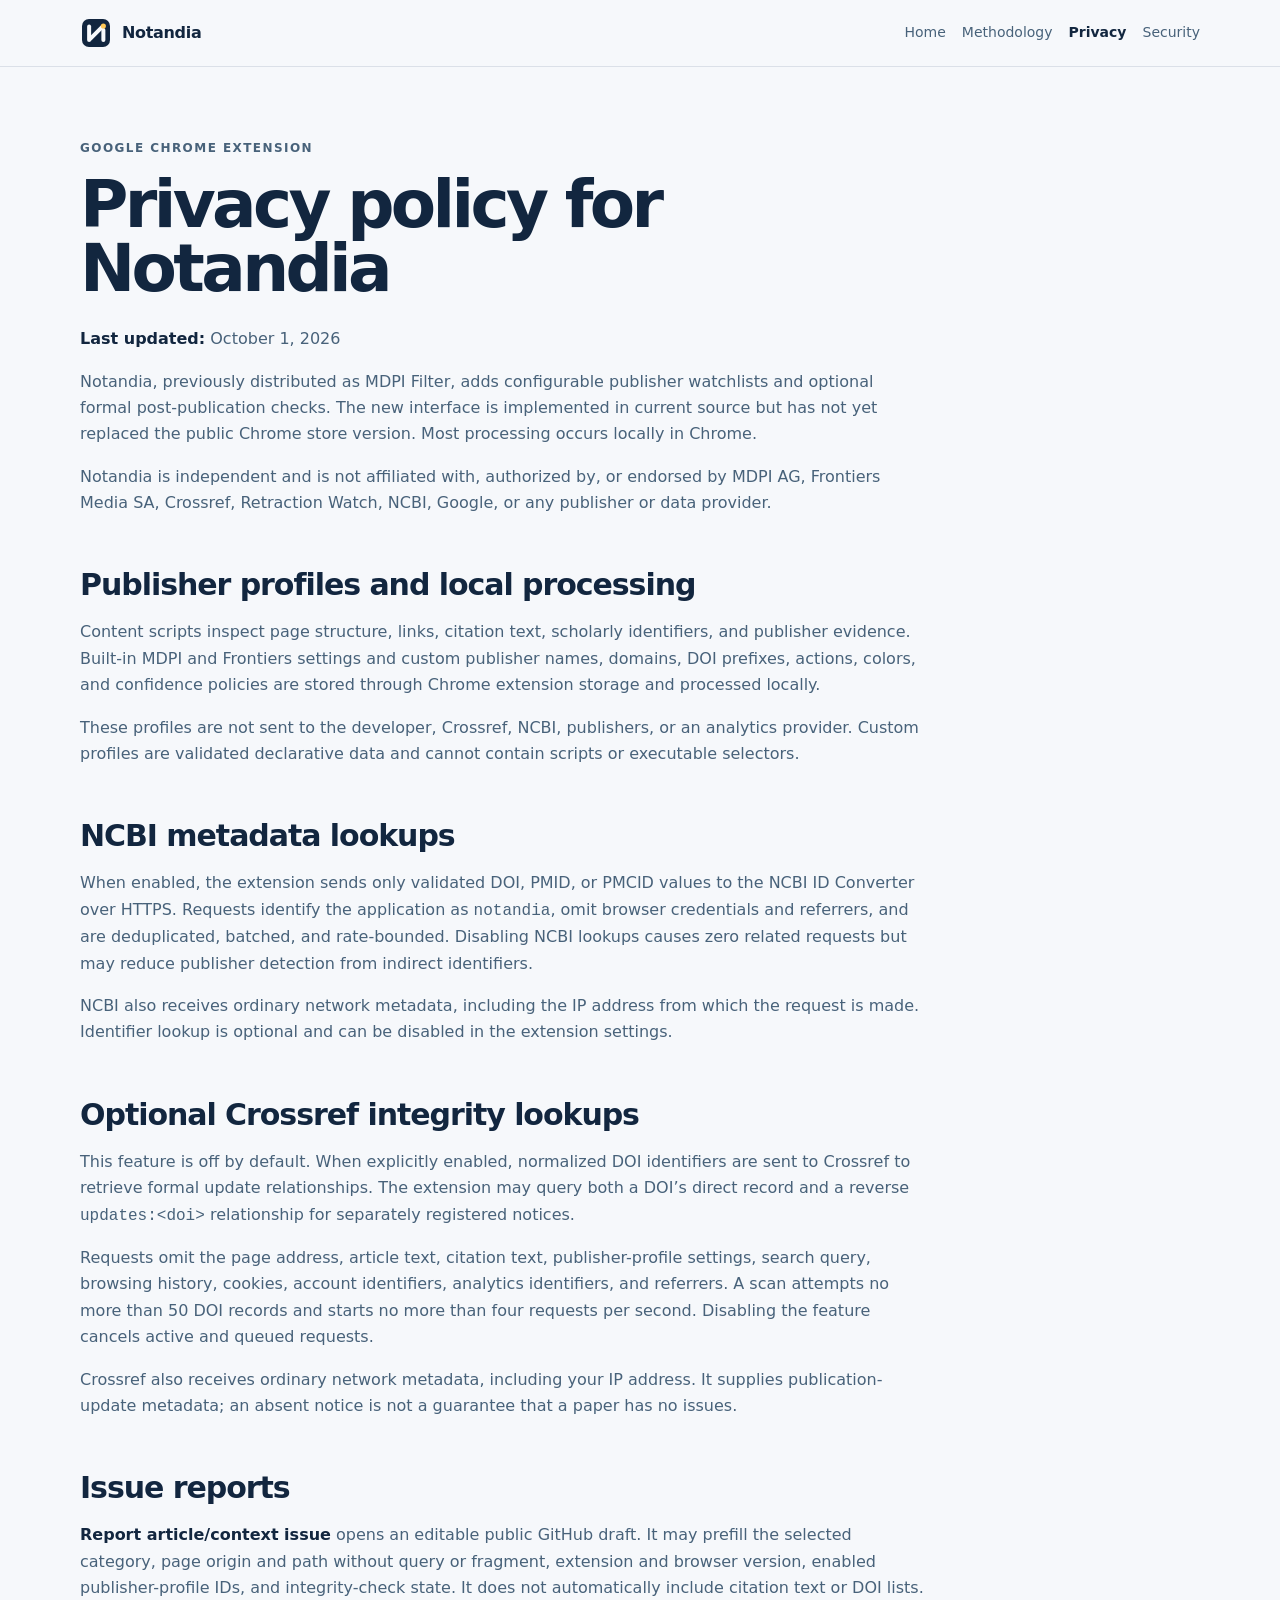
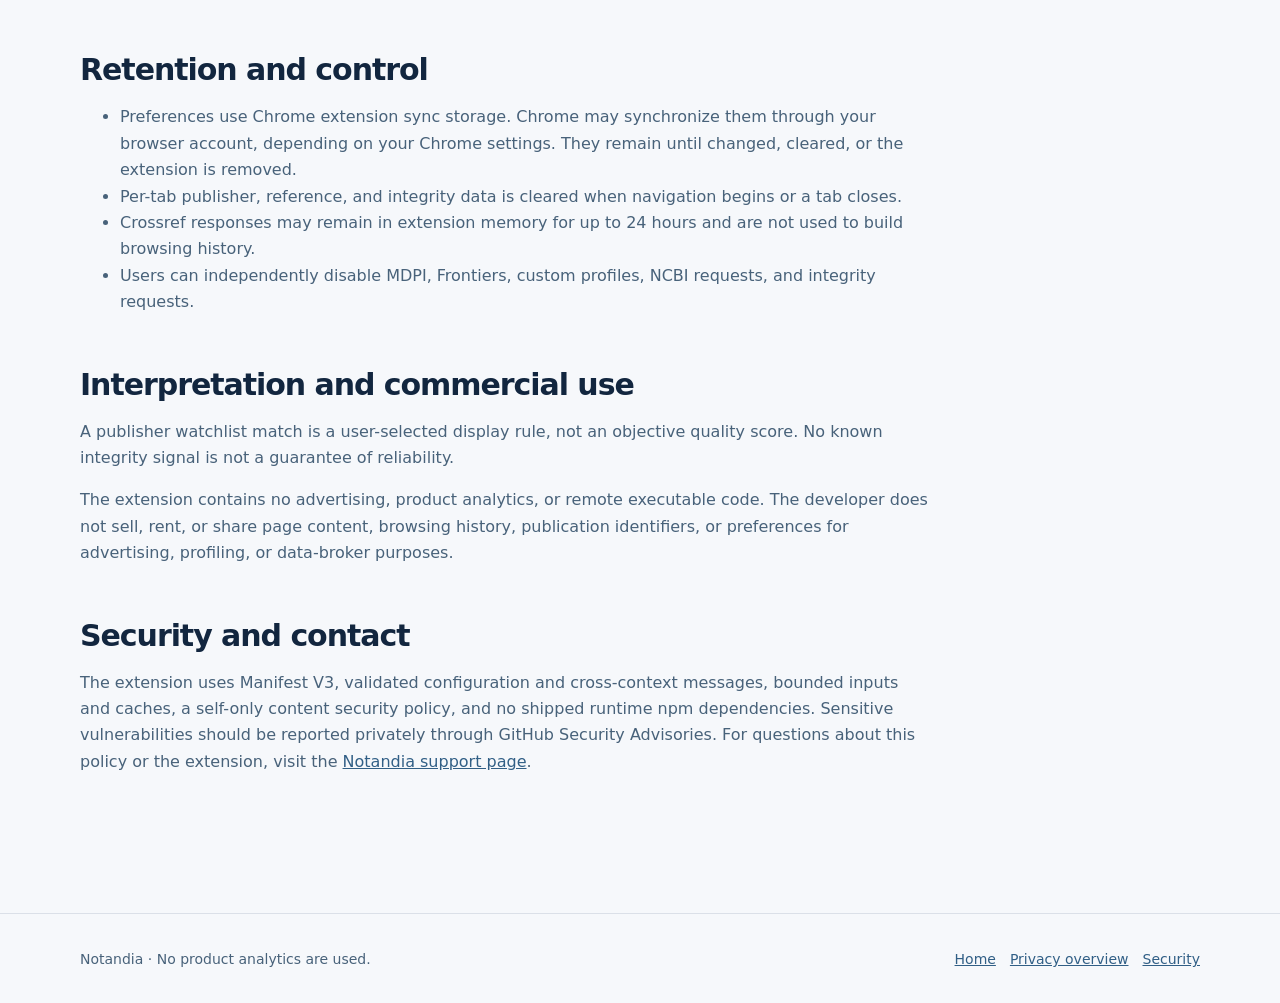
==== commit 44513b27: "Add Notandia support and clarify Chrome privacy policy" ====
--- a/privacy/chrome/index.html
+++ b/privacy/chrome/index.html
@@ -4,14 +4,14 @@
   <meta charset="utf-8"><meta name="viewport" content="width=device-width, initial-scale=1">
   <title>Chrome privacy policy — Notandia</title>
   <meta name="description" content="Privacy policy for the Notandia extension for Google Chrome.">
-  <meta name="robots" content="index,follow"><link rel="canonical" href="https://mdpi-filter.pages.dev/privacy/chrome/">
+  <meta name="robots" content="index,follow"><link rel="canonical" href="https://notandia.pages.dev/privacy/chrome/">
   <link rel="icon" href="/assets/notandia-symbol.svg" type="image/svg+xml"><meta name="theme-color" content="#12263F"><link rel="stylesheet" href="/styles.css">
 </head>
 <body>
   <header class="site-header"><nav class="nav" aria-label="Main navigation"><a class="brand" href="/"><img src="/assets/notandia-symbol.svg" alt="" width="32" height="32"><span>Notandia</span></a><div class="nav-links"><a href="/">Home</a><a href="/methodology.html">Methodology</a><a aria-current="page" href="/privacy.html">Privacy</a><a href="/security.html">Security</a></div></nav></header>
   <main><article class="prose">
     <p class="eyebrow">Google Chrome extension</p><h1>Privacy policy for Notandia</h1>
-    <p><strong>Last updated:</strong> July 29, 2026</p>
+    <p><strong>Last updated:</strong> October 1, 2026</p>
     <p>Notandia, previously distributed as MDPI Filter, adds configurable publisher watchlists and optional formal post-publication checks. The new interface is implemented in current source but has not yet replaced the public Chrome store version. Most processing occurs locally in Chrome.</p>
     <p>Notandia is independent and is not affiliated with, authorized by, or endorsed by MDPI AG, Frontiers Media SA, Crossref, Retraction Watch, NCBI, Google, or any publisher or data provider.</p>
 
@@ -22,16 +22,20 @@
     <h2>NCBI metadata lookups</h2>
     <p>When enabled, the extension sends only validated DOI, PMID, or PMCID values to the NCBI ID Converter over HTTPS. Requests identify the application as <code>notandia</code>, omit browser credentials and referrers, and are deduplicated, batched, and rate-bounded. Disabling NCBI lookups causes zero related requests but may reduce publisher detection from indirect identifiers.</p>
 
+    <p>NCBI also receives ordinary network metadata, including the IP address from which the request is made. Identifier lookup is optional and can be disabled in the extension settings.</p>
+
     <h2>Optional Crossref integrity lookups</h2>
     <p>This feature is off by default. When explicitly enabled, normalized DOI identifiers are sent to Crossref to retrieve formal update relationships. The extension may query both a DOI’s direct record and a reverse <code>updates:&lt;doi&gt;</code> relationship for separately registered notices.</p>
     <p>Requests omit the page address, article text, citation text, publisher-profile settings, search query, browsing history, cookies, account identifiers, analytics identifiers, and referrers. A scan attempts no more than 50 DOI records and starts no more than four requests per second. Disabling the feature cancels active and queued requests.</p>
+
+    <p>Crossref also receives ordinary network metadata, including your IP address. It supplies publication-update metadata; an absent notice is not a guarantee that a paper has no issues.</p>
 
     <h2>Issue reports</h2>
     <p><strong>Report article/context issue</strong> opens an editable public GitHub draft. It may prefill the selected category, page origin and path without query or fragment, extension and browser version, enabled publisher-profile IDs, and integrity-check state. It does not automatically include citation text or DOI lists.</p>
 
     <h2>Retention and control</h2>
     <ul>
-      <li>Preferences remain in Chrome extension storage until changed, cleared, or the extension is removed.</li>
+      <li>Preferences use Chrome extension sync storage. Chrome may synchronize them through your browser account, depending on your Chrome settings. They remain until changed, cleared, or the extension is removed.</li>
       <li>Per-tab publisher, reference, and integrity data is cleared when navigation begins or a tab closes.</li>
       <li>Crossref responses may remain in extension memory for up to 24 hours and are not used to build browsing history.</li>
       <li>Users can independently disable MDPI, Frontiers, custom profiles, NCBI requests, and integrity requests.</li>
@@ -42,7 +46,7 @@
     <p>The extension contains no advertising, product analytics, or remote executable code. The developer does not sell, rent, or share page content, browsing history, publication identifiers, or preferences for advertising, profiling, or data-broker purposes.</p>
 
     <h2>Security and contact</h2>
-    <p>The extension uses Manifest V3, validated configuration and cross-context messages, bounded inputs and caches, a self-only content security policy, and no shipped runtime npm dependencies. Sensitive vulnerabilities should be reported privately through GitHub Security Advisories.</p>
+    <p>The extension uses Manifest V3, validated configuration and cross-context messages, bounded inputs and caches, a self-only content security policy, and no shipped runtime npm dependencies. Sensitive vulnerabilities should be reported privately through GitHub Security Advisories. For questions about this policy or the extension, visit the <a href="/support/">Notandia support page</a>.</p>
   </article></main>
   <footer class="site-footer"><div class="footer-inner"><span>Notandia · No product analytics are used.</span><div class="footer-links"><a href="/">Home</a><a href="/privacy.html">Privacy overview</a><a href="/security.html">Security</a></div></div></footer>
 </body>
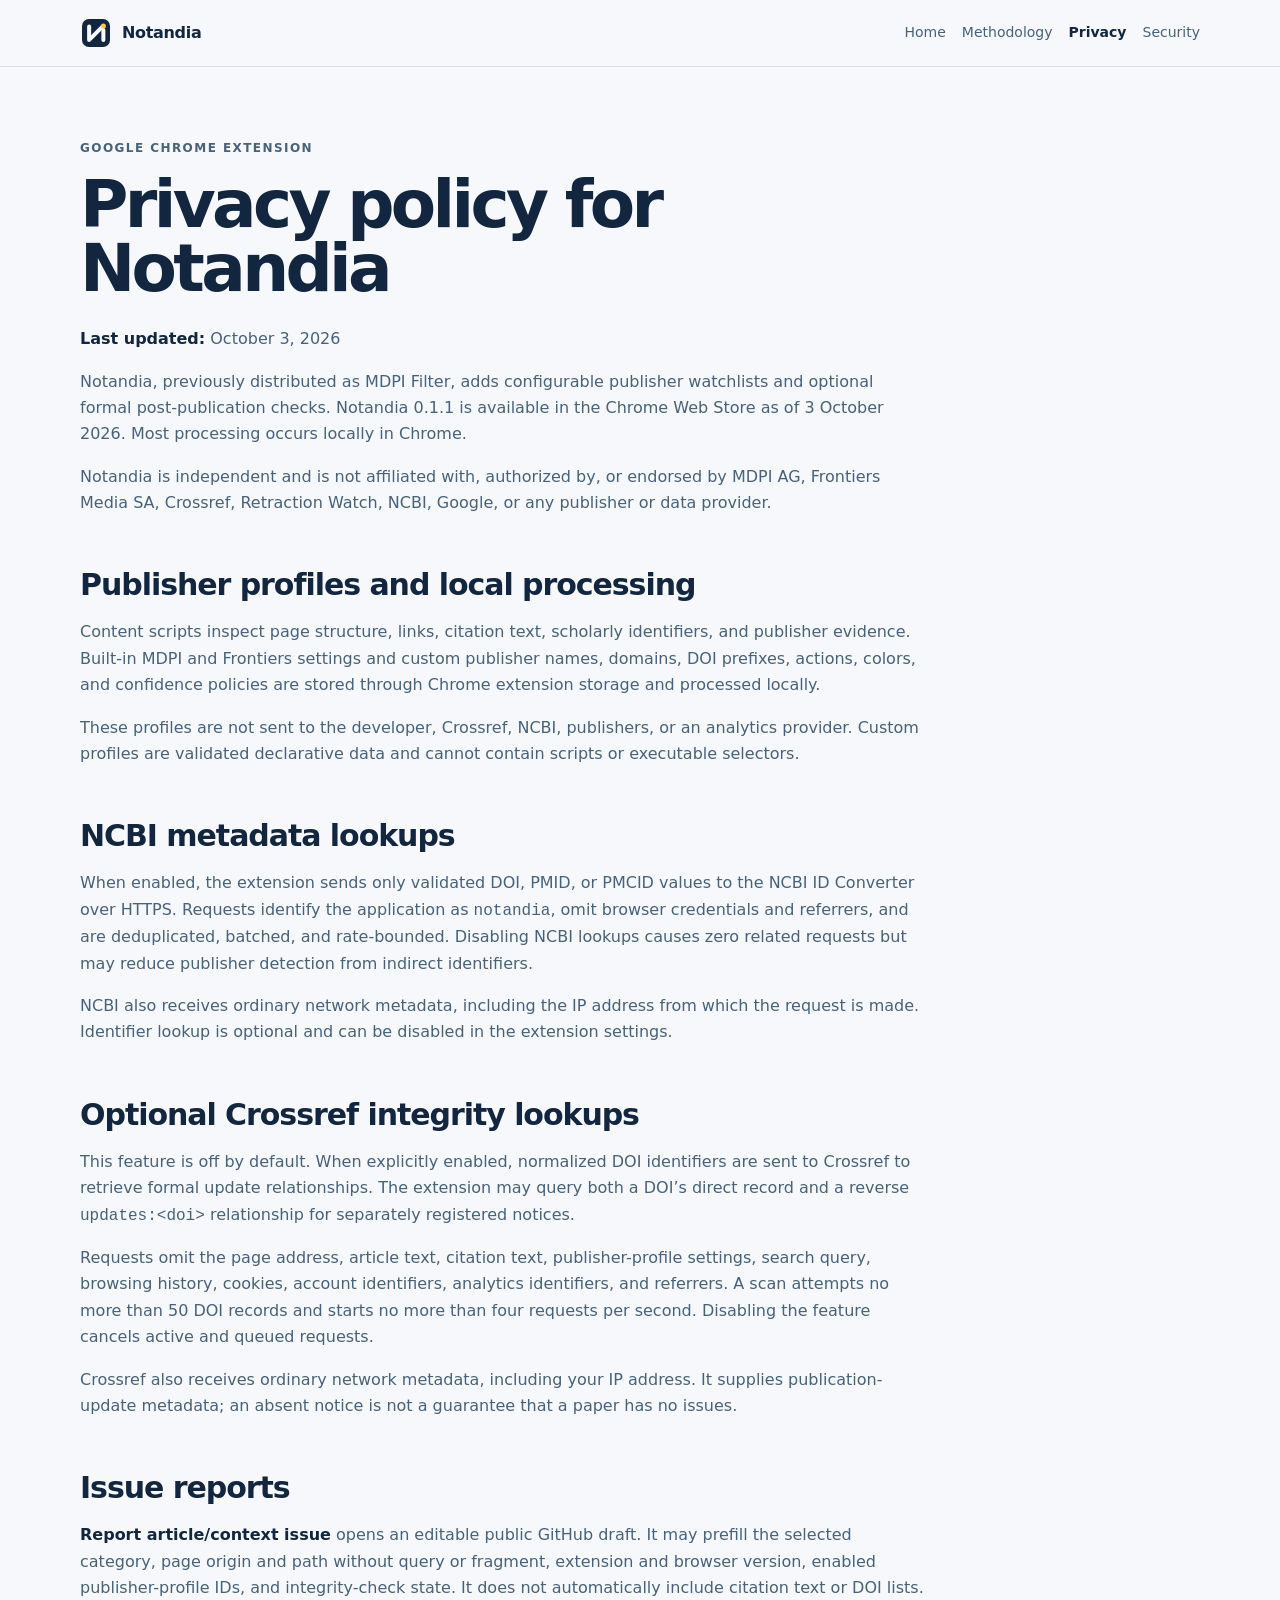
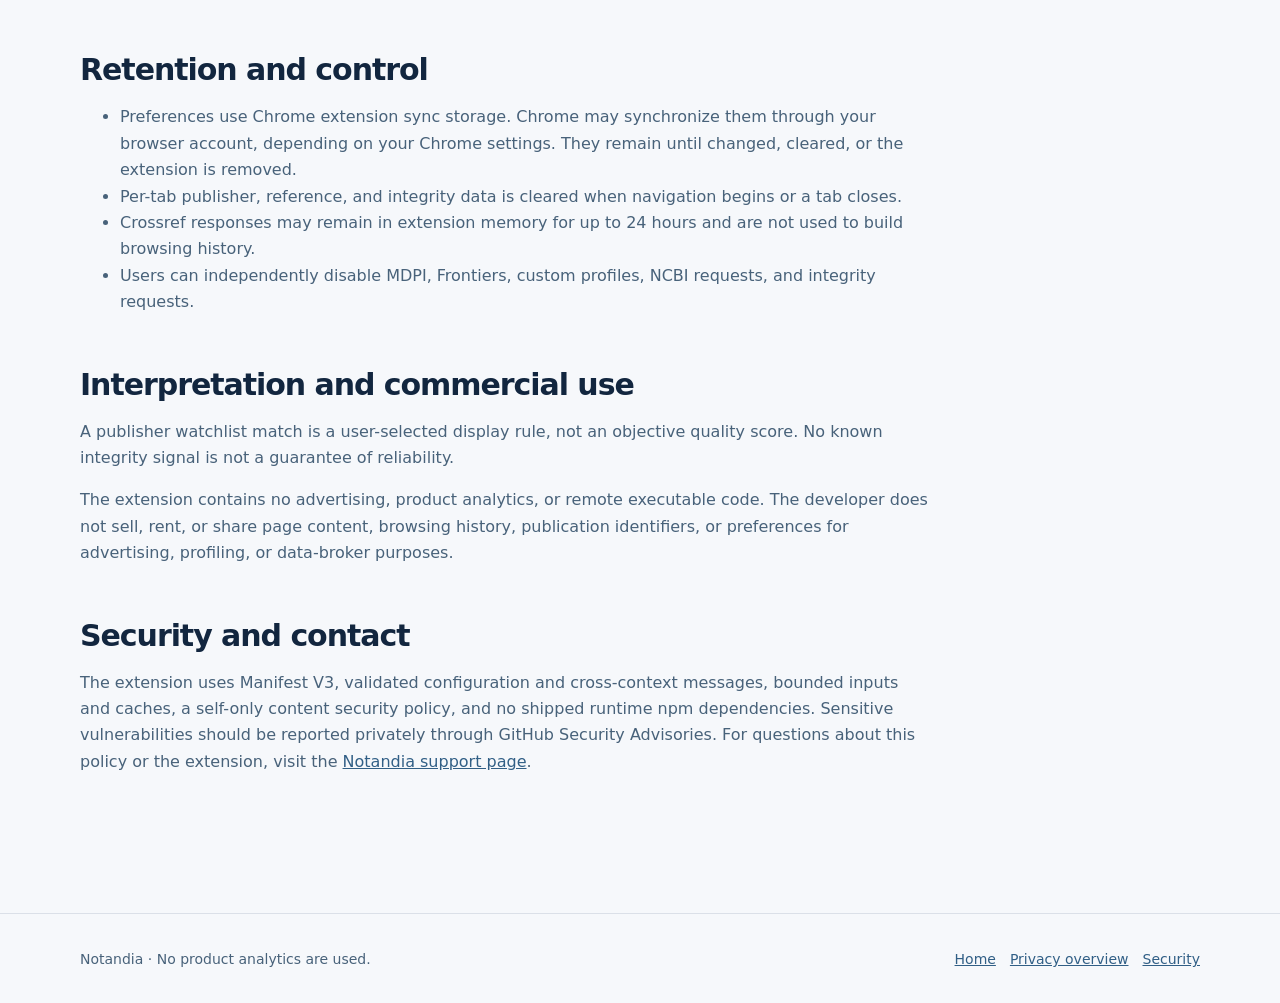
==== commit 0a665de8: "Update Notandia Chrome release information" ====
--- a/privacy/chrome/index.html
+++ b/privacy/chrome/index.html
@@ -11,8 +11,8 @@
   <header class="site-header"><nav class="nav" aria-label="Main navigation"><a class="brand" href="/"><img src="/assets/notandia-symbol.svg" alt="" width="32" height="32"><span>Notandia</span></a><div class="nav-links"><a href="/">Home</a><a href="/methodology.html">Methodology</a><a aria-current="page" href="/privacy.html">Privacy</a><a href="/security.html">Security</a></div></nav></header>
   <main><article class="prose">
     <p class="eyebrow">Google Chrome extension</p><h1>Privacy policy for Notandia</h1>
-    <p><strong>Last updated:</strong> October 1, 2026</p>
-    <p>Notandia, previously distributed as MDPI Filter, adds configurable publisher watchlists and optional formal post-publication checks. The new interface is implemented in current source but has not yet replaced the public Chrome store version. Most processing occurs locally in Chrome.</p>
+    <p><strong>Last updated:</strong> October 3, 2026</p>
+    <p>Notandia, previously distributed as MDPI Filter, adds configurable publisher watchlists and optional formal post-publication checks. Notandia 0.1.1 is available in the Chrome Web Store as of 3 October 2026. Most processing occurs locally in Chrome.</p>
     <p>Notandia is independent and is not affiliated with, authorized by, or endorsed by MDPI AG, Frontiers Media SA, Crossref, Retraction Watch, NCBI, Google, or any publisher or data provider.</p>
 
     <h2>Publisher profiles and local processing</h2>
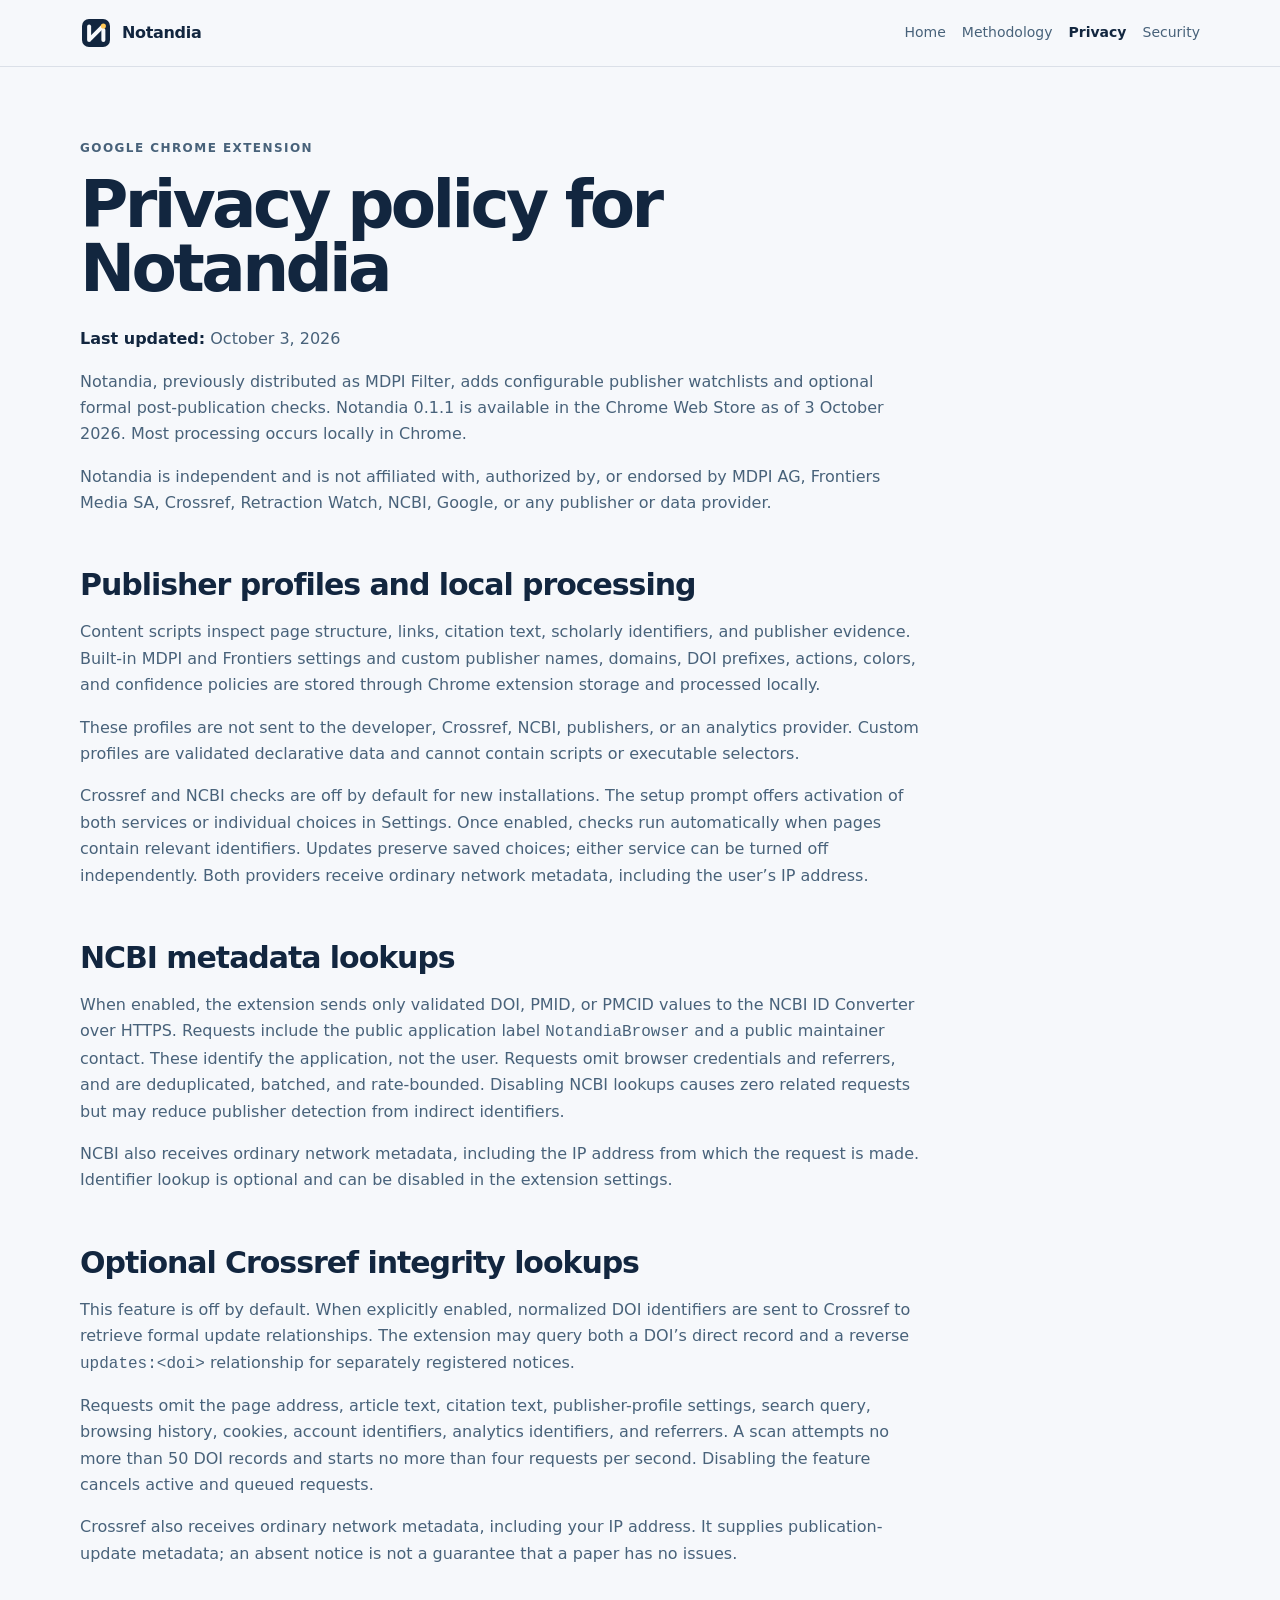
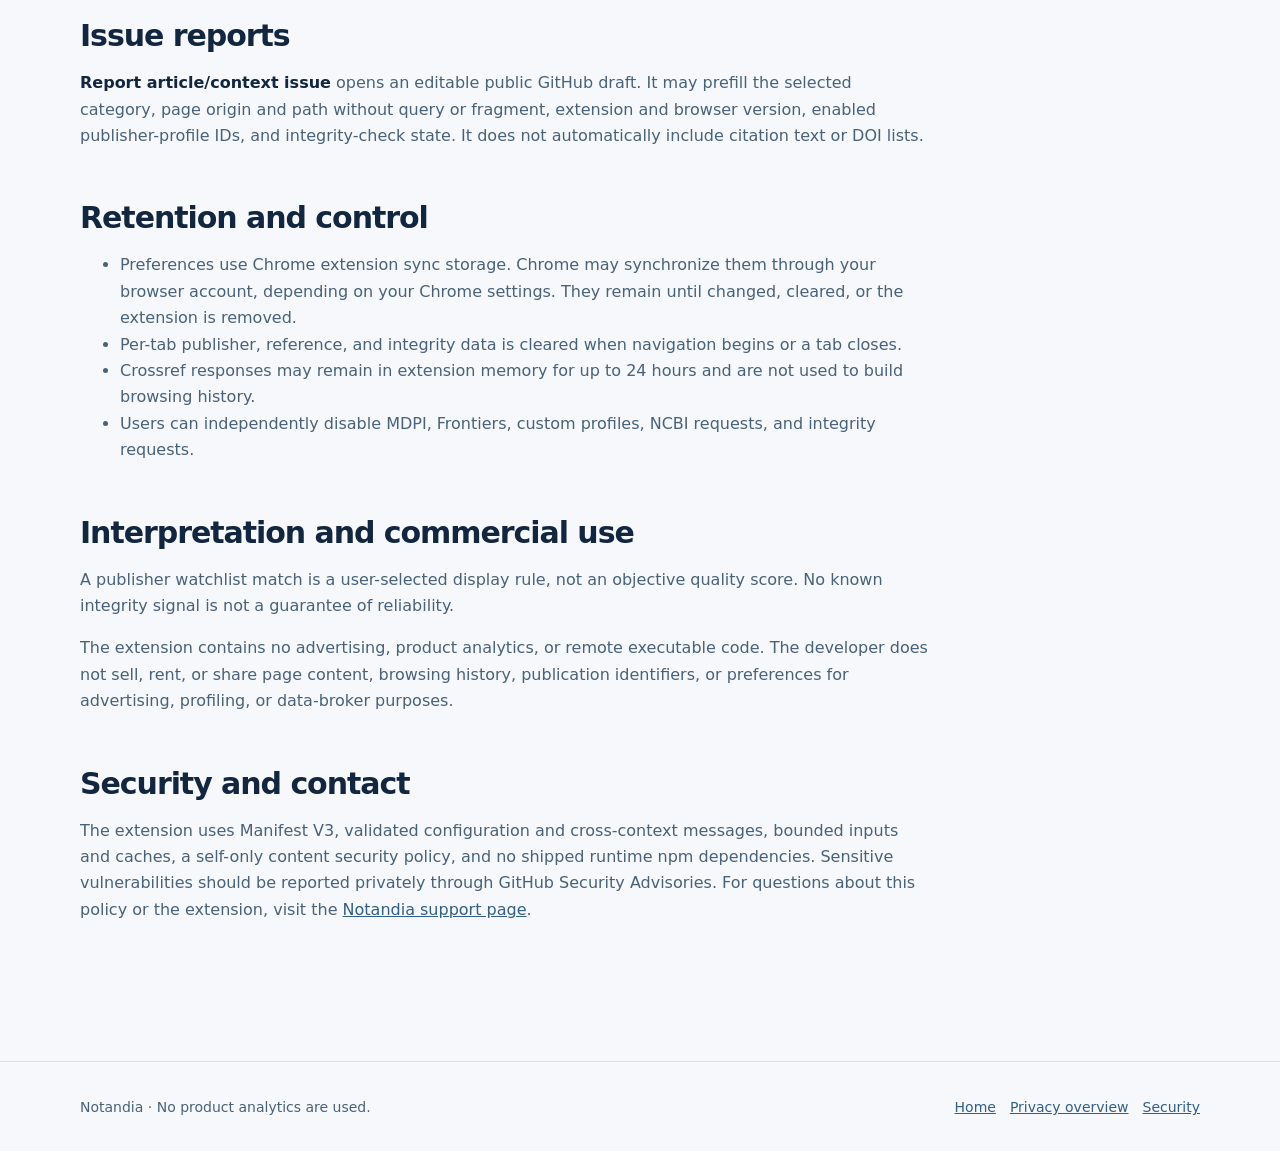
==== commit 949ed508: "Update privacy disclosures for Notandia 0.1.2" ====
--- a/privacy/chrome/index.html
+++ b/privacy/chrome/index.html
@@ -19,8 +19,9 @@
     <p>Content scripts inspect page structure, links, citation text, scholarly identifiers, and publisher evidence. Built-in MDPI and Frontiers settings and custom publisher names, domains, DOI prefixes, actions, colors, and confidence policies are stored through Chrome extension storage and processed locally.</p>
     <p>These profiles are not sent to the developer, Crossref, NCBI, publishers, or an analytics provider. Custom profiles are validated declarative data and cannot contain scripts or executable selectors.</p>
 
+    <p>Crossref and NCBI checks are off by default for new installations. The setup prompt offers activation of both services or individual choices in Settings. Once enabled, checks run automatically when pages contain relevant identifiers. Updates preserve saved choices; either service can be turned off independently. Both providers receive ordinary network metadata, including the user’s IP address.</p>
     <h2>NCBI metadata lookups</h2>
-    <p>When enabled, the extension sends only validated DOI, PMID, or PMCID values to the NCBI ID Converter over HTTPS. Requests identify the application as <code>notandia</code>, omit browser credentials and referrers, and are deduplicated, batched, and rate-bounded. Disabling NCBI lookups causes zero related requests but may reduce publisher detection from indirect identifiers.</p>
+    <p>When enabled, the extension sends only validated DOI, PMID, or PMCID values to the NCBI ID Converter over HTTPS. Requests include the public application label <code>NotandiaBrowser</code> and a public maintainer contact. These identify the application, not the user. Requests omit browser credentials and referrers, and are deduplicated, batched, and rate-bounded. Disabling NCBI lookups causes zero related requests but may reduce publisher detection from indirect identifiers.</p>
 
     <p>NCBI also receives ordinary network metadata, including the IP address from which the request is made. Identifier lookup is optional and can be disabled in the extension settings.</p>
 
